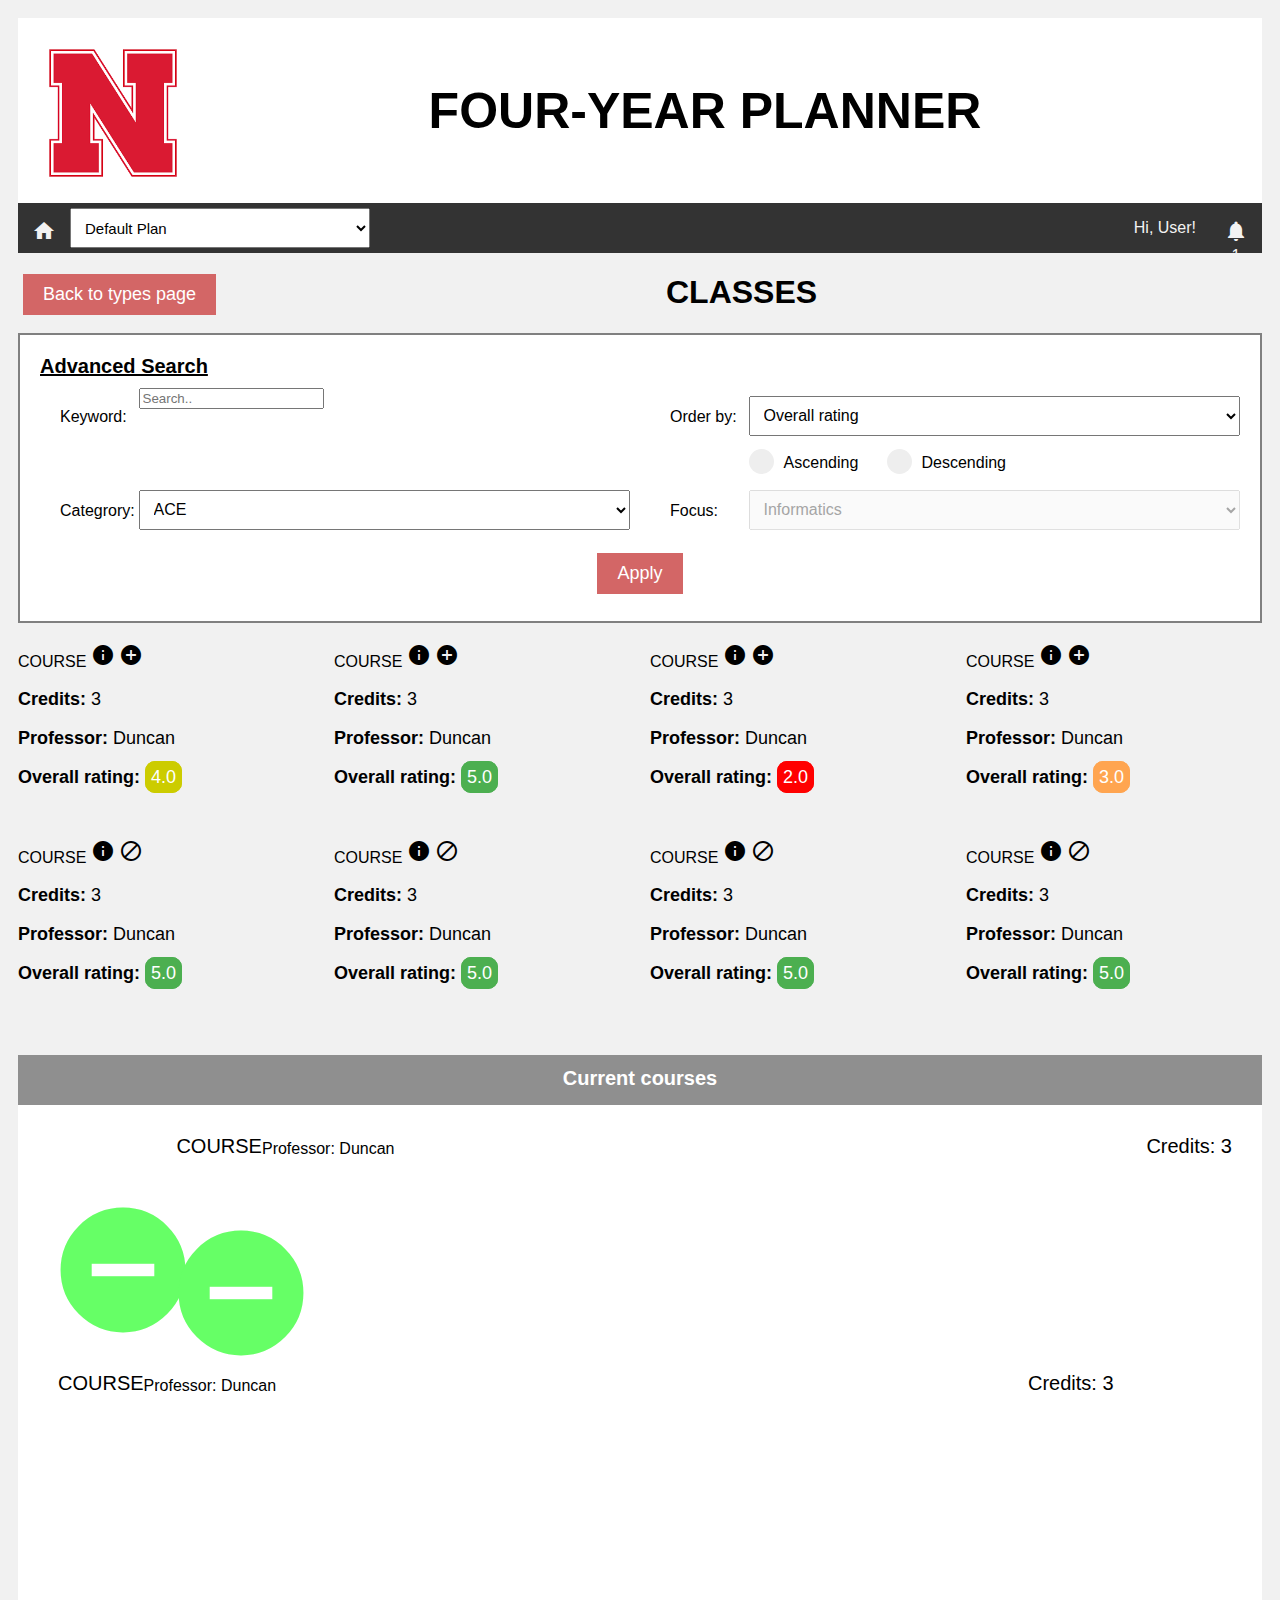
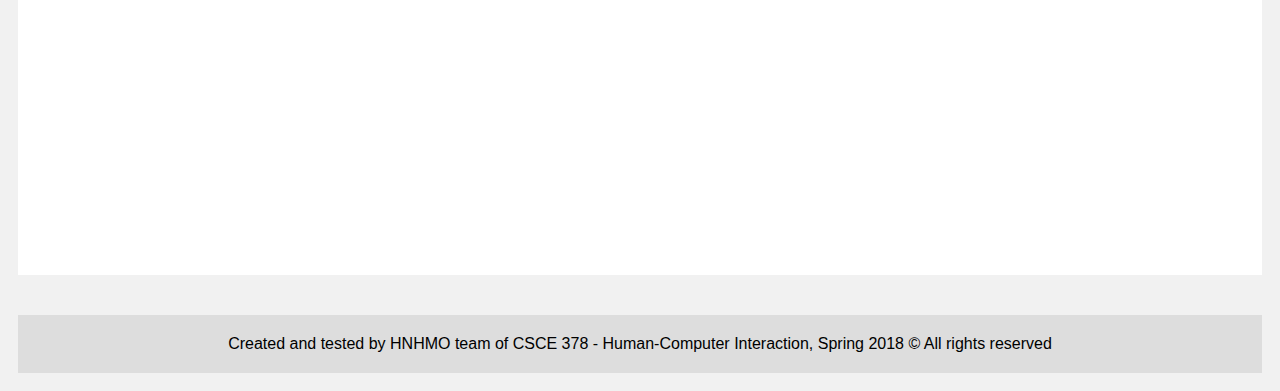
==== classes.html @ f9d01217 "uppercase" ====
<!DOCTYPE html>
<html>

<head>
	<meta name = "viewport" content = "width=device-width, initial-scale=1.0">
	<link rel = "stylesheet" type = "text/css" href = "style.css">
	<link rel="stylesheet" href="https://fonts.googleapis.com/icon?family=Material+Icons">
</head>

<body>
	<div class="header">
		<a href = "https://www.unl.edu">
			<img src = "images/unl-logo.png" alt = "UNL Logo">
		</a>
		<h1>FOUR-YEAR PLANNER</h1>
	</div>
	<div class="topnav">
		<a href="index.html"><i class = "material-icons">home</i></a>
		<select style = "padding-left: 10px">
			<option value = "Default Plan">Default Plan</option>
			<option value = "My Plan">My Plan</option>
		</select>
		<a href = "notification.html" style = "float: right">
			<i class = "material-icons">notifications</i>
			<div id = "notiBadge" class = "badge">1</div>
		</a>
		<a href="#" style="float:right">Hi, User!</a>
	</div>
	
	<div id = "infoModal" class = "modal">
		<div class = "modal-content" style = "width:calc(30% + 50px);">
			<div class = "modal-header" style = "text-align:center;">
				<span class = "close">&times;</span>
				<h2>CLASS INFO</h2>
			</div>
			<div class = "modal-body">
				<div class = "row" style = "padding:10px 20px 0 20px;width:100%">
					<h1 style = "float:left">COURSE</h1>
					<h2 style = "padding-top:7.5px;float:right">Overall rating: 
						<span style = "border:1px solid #4CAF50;padding:5px;border-radius:10px;background-color:#4CAF50;color:white;">
							5.0
						</span>
					</h2>
				</div>
				<div class = "row" style = "padding:10px 20px 10px 20px;width:100%">
					<div class = "leftcolumn" style = "width: 20%;">
						<strong>DESCRIPTION:</strong>
					</div>
					<div class = "rightcolumn" style = "background-color:rgba(0,0,0,0);width: 80%;">
						<div class = "leftcolumn" style = "width:80%;padding-left:10px;">
							Required course designed to help HNHMO team test their computer prototype in CSCE 378 - Human-Computer Interaction, Spring 2018.
						</div>
						<div class = "rightcolumn" style = "padding:10px 0 5px 0;background-color:rgba(0,0,0,0);width:20%;outline:2px solid gray;">
							<div style = "width:100%;text-align:center;"><strong>Credits</strong></div>
							<div style = "width:100%;text-align:center;font-size:40px;"><strong>3</strong></div>
						</div>
					</div>
				</div>
				<div class = "row" style = "padding:10px 20px 10px 20px;width:100%">
					<div style = "float:left;padding-right:10px;"><strong>PREREQUISITE:</strong></div>
					<span style = "border:1px solid #4CAF50;padding:5px;margin-right:10px;border-radius:10px;background-color:#4CAF50;color:white;">
						COURSE 1
					</span>
					<span style = "border:1px solid #4CAF50;padding:5px;margin-right:10px;border-radius:10px;background-color:#4CAF50;color:white;">
						COURSE 2
					</span>
					<span style = "border:1px solid #d36666;padding:5px;margin-right:10px;border-radius:10px;background-color:#d36666;color:white;">
						COURSE 3
					</span>
				</div>
				<div class = "row" style = "padding:10px 20px 10px 20px;width:100%">
					<strong>PROFESSOR: </strong>Brittany A. Duncan 
					<span style = "border:1px solid #4CAF50;padding:5px;border-radius:10px;background-color:#4CAF50;color:white;">
						5.0
					</span>
				</div>
				<div class = "row" style = "padding:10px 20px 10px 20px;width:100%">
					<strong>DIFFICULTY: </strong>
					<span style = "border:1px solid #d36666;padding:5px;border-radius:10px;background-color:#d36666;color:white;">
						5.0
					</span>
					<div style = "float:right;padding-left:5px;">
						Give us constructive feedbacks!
					</div>
					<div style = "text-decoration:underline;float:right;">
						<i>Tip: </i>
					</div>
				</div>
				<div class = "row" style = "padding:10px 20px 30px 20px;width:100%">
					<strong>RECOMMENDED BY: </strong>
					<span style = "border:1px solid #8f8f8f;padding:5px;margin-right:5px;border-radius:10px;background-color:#8f8f8f;color:white;">
						10 
					</span>
					Professors and
					<span style = "border:1px solid #8f8f8f;padding:5px;margin-right:5px;border-radius:10px;background-color:#8f8f8f;color:white;">
						99
					</span>
					Students
				</div>
			</div>
		</div>
	</div>
	
	<div class="row">
		<div class = "leftcolumn-type">
			<div class = "home-bar" style = "text-align: center">
				<a href = "types.html" class = "home-button" style = "font-size:18px;">Back to types page</a>
				<h1>CLASSES</h1>
			</div>
			<div style = "width:100%;border:2px solid gray;background-color:white;height:290px;margin-bottom:20px;">
				<div style = "width:100%;padding:20px 0 10px 20px;font-size:20px;text-decoration:underline;font-weight:bold">
					Advanced Search
				</div>
				<div class = "row" style = "padding:0 20px 5px 20px;">
					<div class = "leftcolumn">
						<div class = "leftcolumn" style = "padding:20px 0 0 20px;width:15%">
							Keyword:
						</div>
						<div class = "rightcolumn" style = "background-color:rgba(0,0,0,0);width:85%">
							<input class = "inputText" type = "text" placeholder = "Search.."></input>
						</div>
					</div>
					<div class = "rightcolumn" style = "background-color:rgba(0,0,0,0);">
						<div class = "leftcolumn" style = "padding:20px 0 0 20px;width:15%">
							Order by:
						</div>
						<div class = "rightcolumn" style = "background-color:rgba(0,0,0,0);width:85%">
							<select style = "padding-left: 10px;height: 40px;width: 100%;font-size:16px;margin:8px 0;">
								<option value = "Overall rating">Overall rating</option>
								<option value = "Professors' recommendation">Professors' recommendation</option>
								<option value = "Previous students' recommendation">Previous students' recommendation</option>
							</select>
						</div>
					</div>				
				</div>
				<div class = "row" style = "padding:0 20px 10px 20px;">
					<div class = "leftcolumn">
						<div style = "width:100%">
							&nbsp
						</div>
					</div>
					<div class = "rightcolumn" style = "background-color:rgba(0,0,0,0);">
						<div class = "leftcolumn" style = "width:35%">
							<label class = "radio-container" style = "margin:0 0 0 40%">
								<div style = "padding-top: 5px;width: 100px;text-align:left;">Ascending</div>
								<input type = "radio" name = "radio">
								<span class = "checkmark"></span>
							</label>
						</div>
						<div class = "rightcolumn" style = "width:65%;background-color:rgba(0,0,0,0);">
							<label class = "radio-container" style = "margin:0">
								<div style = "padding-top: 5px;width: 100px;text-align:left;">Descending</div>
								<input type = "radio" name = "radio">
								<span class = "checkmark"></span>
							</label>
						</div>
					</div>				
				</div>
				<div class = "row" style = "padding:0 20px 5px 20px;">
					<div class = "leftcolumn">
						<div class = "leftcolumn" style = "padding:20px 0 0 20px;width:15%">
							Categrory:
						</div>
						<div class = "rightcolumn" style = "background-color:rgba(0,0,0,0);width:85%">
							<select id = "categrory" style = "padding-left: 10px;height: 40px;width: 100%;font-size:16px;margin:8px 0;" onchange = "unableFocus(this.value)">
								<option value = "ACE">ACE</option>
								<option value = "CDR">CDR</option>
								<option value = "CSCE">CSCE</option>
								<option value = "Electives">Electives</option>
								<option value = "MATH">MATH</option>
							</select>
						</div>
					</div>
					<div class = "rightcolumn" style = "background-color:rgba(0,0,0,0);">
						<div class = "leftcolumn" style = "padding:20px 0 0 20px;width:15%">
							Focus:
						</div>
						<div class = "rightcolumn" style = "background-color:rgba(0,0,0,0);width:85%">
							<select id = "focus" style = "padding-left: 10px;height: 40px;width: 100%;font-size:16px;margin:8px 0;" disabled = "disabled">
								<option value = "Informatics">Informatics</option>
								<option value = "Artificial Intelligence">Artificial Intelligence</option>
								<option value = "Networking and High-End Computing">Networking and High-End Computing</option>
								<option value = "Foundation">Foundation</option>
								<option value = "Software Engineer">Software Engineer</option>
							</select>
						</div>
					</div>				
				</div>
				<div style = "width:100%;text-align:center;">
					<button class = "home-button" style = "margin-top:10px;float:none;font-size:18px" onclick = "search()">Apply</button>
				</div>
			</div>
			<div class="row" id = "row1">
				<div id = "row11" class="leftcolumn leftgroup">
					<div class="row">
						<div id = "lcourse1" class="leftcolumn">
							<div class = "course-name-active">COURSE
								<a class="class-button">
									<i class="material-icons" onclick = "openInfo()">info</i>
									<i1 class="material-icons" onclick = "add()">add_circle</i1>
								</a>
							</div>
							<div class="type-active" style = "height:150px;padding-top:0px;" onclick = "openInfo()">
								<p style = "color:black;font-size:18px;"><strong>Credits:</strong> 3</p>
								<p style = "color:black;font-size:18px;"><strong>Professor:</strong> Duncan</p>
								<p style = "color:black;font-size:18px;"><strong>Overall rating:</strong> 
									<span style = "border:1px solid #cc0;padding:5px;border-radius:10px;background-color:#cc0;color:white;">
										4.0
									</span>
								</p>
							</div>
						</div>
						<div id = "lcourse2" class="rightcolumn">
							<div class = "course-name-active">COURSE
								<a class="class-button">
									<i class="material-icons" onclick = "openInfo()">info</i>
									<i1 class="material-icons" onclick = "add()">add_circle</i1>
								</a>
							</div>
							<div class="type-active" style = "height:150px;padding-top:0px;" onclick = "openInfo()">
								<p style = "color:black;font-size:18px;"><strong>Credits:</strong> 3</p>
								<p style = "color:black;font-size:18px;"><strong>Professor:</strong> Duncan</p>
								<p style = "color:black;font-size:18px;"><strong>Overall rating:</strong> 
									<span style = "border:1px solid #4CAF50;padding:5px;border-radius:10px;background-color:#4CAF50;color:white;">
										5.0
									</span>
								</p>
							</div>
						</div>
					</div>
				</div>
				<div id = "row12" class="rightcolumn rightgroup">
					<div class="row">
						<div id = "lcourse3" class="leftcolumn">
							<div class = "course-name-active">COURSE
								<a class="class-button">
									<i class="material-icons" onclick = "openInfo()">info</i>
									<i1 class="material-icons" onclick = "add()">add_circle</i1>
								</a>
							</div>
							<div class="type-active" style = "height:150px;padding-top:0px;" onclick = "openInfo()">
								<p style = "color:black;font-size:18px;"><strong>Credits:</strong> 3</p>
								<p style = "color:black;font-size:18px;"><strong>Professor:</strong> Duncan</p>
								<p style = "color:black;font-size:18px;"><strong>Overall rating:</strong> 
									<span style = "border:1px solid red;padding:5px;border-radius:10px;background-color:red;color:white;">
										2.0
									</span>
								</p>
							</div>
						</div>
						<div id = "lcourse4" class="rightcolumn">
							<div class = "course-name-active">COURSE
								<a class="class-button">
									<i class="material-icons" onclick = "openInfo()">info</i>
									<i1 class="material-icons" onclick = "add()">add_circle</i1>
								</a>
							</div>
							<div class="type-active" style = "height:150px;padding-top:0px;" onclick = "openInfo()">
								<p style = "color:black;font-size:18px;"><strong>Credits:</strong> 3</p>
								<p style = "color:black;font-size:18px;"><strong>Professor:</strong> Duncan</p>
								<p style = "color:black;font-size:18px;"><strong>Overall rating:</strong> 
									<span style = "border:1px solid #ffa550;padding:5px;border-radius:10px;background-color:#ffa550;color:white;">
										3.0
									</span>
								</p>
							</div>
						</div>
					</div>
				</div>
			</div>
			<div class="row" id = "row1t" style = "display:none">
				<div id = "row11" class="leftcolumn leftgroup">
					<div class="row">
						<div id = "rcourse1" class="leftcolumn">
							<div class = "course-name-active">COURSE
								<a class="class-button">
									<i class="material-icons" onclick = "openInfo()">info</i>
									<i1 class="material-icons" onclick = "add()">add_circle</i1>
								</a>
							</div>
							<div class="type-active" style = "height:150px;padding-top:0px;" onclick = "openInfo()">
								<p style = "color:black;font-size:18px;"><strong>Credits:</strong> 3</p>
								<p style = "color:black;font-size:18px;"><strong>Professor:</strong> Duncan</p>
								<p style = "color:black;font-size:18px;"><strong>Overall rating:</strong> 
									<span style = "border:1px solid #4CAF50;padding:5px;border-radius:10px;background-color:#4CAF50;color:white;">
										5.0
									</span>
								</p>
							</div>
						</div>
						<div id = "rcourse2" class="rightcolumn">
							<div class = "course-name-active">COURSE
								<a class="class-button">
									<i class="material-icons" onclick = "openInfo()">info</i>
									<i1 class="material-icons" onclick = "add()">add_circle</i1>
								</a>
							</div>
							<div class="type-active" style = "height:150px;padding-top:0px;" onclick = "openInfo()">
								<p style = "color:black;font-size:18px;"><strong>Credits:</strong> 3</p>
								<p style = "color:black;font-size:18px;"><strong>Professor:</strong> Duncan</p>
								<p style = "color:black;font-size:18px;"><strong>Overall rating:</strong> 
									<span style = "border:1px solid #cc0;padding:5px;border-radius:10px;background-color:#cc0;color:white;">
										4.0
									</span>
								</p>
							</div>
						</div>
					</div>
				</div>
				<div id = "row12" class="rightcolumn rightgroup">
					<div class="row">
						<div id = "rcourse3" class="leftcolumn">
							<div class = "course-name-active">COURSE
								<a class="class-button">
									<i class="material-icons" onclick = "openInfo()">info</i>
									<i1 class="material-icons" onclick = "add()">add_circle</i1>
								</a>
							</div>
							<div class="type-active" style = "height:150px;padding-top:0px;" onclick = "openInfo()">
								<p style = "color:black;font-size:18px;"><strong>Credits:</strong> 3</p>
								<p style = "color:black;font-size:18px;"><strong>Professor:</strong> Duncan</p>
								<p style = "color:black;font-size:18px;"><strong>Overall rating:</strong> 
									<span style = "border:1px solid #ffa550;padding:5px;border-radius:10px;background-color:#ffa550;color:white;">
										3.0
									</span>
								</p>
							</div>
						</div>
						<div id = "rcourse4" class="rightcolumn">
							<div class = "course-name-active">COURSE
								<a class="class-button">
									<i class="material-icons" onclick = "openInfo()">info</i>
									<i1 class="material-icons" onclick = "add()">add_circle</i1>
								</a>
							</div>
							<div class="type-active" style = "height:150px;padding-top:0px;" onclick = "openInfo()">
								<p style = "color:black;font-size:18px;"><strong>Credits:</strong> 3</p>
								<p style = "color:black;font-size:18px;"><strong>Professor:</strong> Duncan</p>
								<p style = "color:black;font-size:18px;"><strong>Overall rating:</strong> 
									<span style = "border:1px solid red;padding:5px;border-radius:10px;background-color:red;color:white;">
										2.0
									</span>
								</p>
							</div>
						</div>
					</div>
				</div>
			</div>
			<div class="row" id = "row2">
				<div id = "row21" class="leftcolumn leftgroup">
					<div class="row">
						<div id = "lcourse5" class="leftcolumn">
							<div class = "course-name">COURSE
								<a class="class-button">
									<i class="material-icons" onclick = "openInfo()">info</i>
									<i2 class="material-icons">block</i2>
								</a>
							</div>
							<div class="type" style = "height:150px;padding-top:0px;" onclick = "openInfo()">
								<p style = "color:black;font-size:18px;"><strong>Credits:</strong> 3</p>
								<p style = "color:black;font-size:18px;"><strong>Professor:</strong> Duncan</p>
								<p style = "color:black;font-size:18px;"><strong>Overall rating:</strong> 
									<span style = "border:1px solid #4CAF50;padding:5px;border-radius:10px;background-color:#4CAF50;color:white;">
										5.0
									</span>
								</p>
							</div>
						</div>
						<div id = "lcourse6" class="rightcolumn">	
							<div class = "course-name">COURSE
								<a class="class-button">
									<i class="material-icons" onclick = "openInfo()">info</i>
									<i2 class="material-icons">block</i2>
								</a>
							</div>
							<div class="type" style = "height:150px;padding-top:0px;" onclick = "openInfo()">
								<p style = "color:black;font-size:18px;"><strong>Credits:</strong> 3</p>
								<p style = "color:black;font-size:18px;"><strong>Professor:</strong> Duncan</p>
								<p style = "color:black;font-size:18px;"><strong>Overall rating:</strong> 
									<span style = "border:1px solid #4CAF50;padding:5px;border-radius:10px;background-color:#4CAF50;color:white;">
										5.0
									</span>
								</p>
							</div>
						</div>
					</div>
				</div>
				<div id = "row22" class="rightcolumn rightgroup">
					<div class="row">
						<div id = "lcourse7" class="leftcolumn">
							<div class = "course-name">COURSE
								<a class="class-button">
									<i class="material-icons" onclick = "openInfo()">info</i>
									<i2 class="material-icons">block</i2>
								</a>
							</div>
							<div class="type" style = "height:150px;padding-top:0px;" onclick = "openInfo()">
								<p style = "color:black;font-size:18px;"><strong>Credits:</strong> 3</p>
								<p style = "color:black;font-size:18px;"><strong>Professor:</strong> Duncan</p>
								<p style = "color:black;font-size:18px;"><strong>Overall rating:</strong> 
									<span style = "border:1px solid #4CAF50;padding:5px;border-radius:10px;background-color:#4CAF50;color:white;">
										5.0
									</span>
								</p>
							</div>
						</div>
						<div id = "lcourse8" class="rightcolumn">
							<div class = "course-name">COURSE
								<a class="class-button">
									<i class="material-icons" onclick = "openInfo()">info</i>
									<i2 class="material-icons">block</i2>
								</a>
							</div>
							<div class="type" style = "height:150px;padding-top:0px;" onclick = "openInfo()">
								<p style = "color:black;font-size:18px;"><strong>Credits:</strong> 3</p>
								<p style = "color:black;font-size:18px;"><strong>Professor:</strong> Duncan</p>
								<p style = "color:black;font-size:18px;"><strong>Overall rating:</strong> 
									<span style = "border:1px solid #4CAF50;padding:5px;border-radius:10px;background-color:#4CAF50;color:white;">
										5.0
									</span>
								</p>
							</div>
						</div>
					</div>
				</div>
			</div>
		</div>
		<div class = "rightcolumn-type">
			<div id = "form-content" class = "semester-name" style = "margin-top:20px;">Current courses</div>
			<div class = "semester" style = "min-height:500px;height:770px;">
				<div id = "course1" class = "courses" style = "padding:10px;text-align:left;">
					<div class = "leftcolumn" style = "width:10%">
						<div class = "deleteBtn" style = "width:100%;height:100%;" onclick = "remove(1)">
 							<i class = "material-icons">remove_circle</i>
 						</div>
					</div>
					<div class = "rightcolumn" style = "width:90%;background:rgba(0,0,0,0);">
						<div class = "firstRow" style = "font-size:20px;">
							<div style = "float:left">COURSE</div>
							<div style = "float:right">Credits: 3</div>
						</div>
						<div style = "padding-top: 5px;">Professor: Duncan</div>					
					</div>
				</div>
				<div id = "course2" class = "courses" style = "padding:10px;text-align:left;">
					<div class = "leftcolumn" style = "width:10%">
						<div class = "deleteBtn" style = "width:100%;height:100%;" onclick = "remove(2)">
 							<i class = "material-icons">remove_circle</i>
 						</div>
					</div>
					<div class = "rightcolumn" style = "width:90%;background:rgba(0,0,0,0);">
						<div class = "firstRow" style = "font-size:20px;">
							<div style = "float:left">COURSE</div>
							<div style = "float:right">Credits: 3</div>
						</div>
						<div style = "padding-top: 5px;">Professor: Duncan</div>					
					</div>
				</div>
				<div id = "course3" class = "courses" style = "padding:10px;text-align:left;display:none">
					<div class = "leftcolumn" style = "width:10%">
						<div class = "deleteBtn" style = "width:100%;height:100%;" onclick = "remove(3)">
 							<i class = "material-icons">remove_circle</i>
 						</div>
					</div>
					<div class = "rightcolumn" style = "width:90%;background:rgba(0,0,0,0);">
						<div class = "firstRow" style = "font-size:20px;">
							<div style = "float:left">COURSE</div>
							<div style = "float:right">Credits: 3</div>
						</div>
						<div style = "padding-top: 5px;">Professor: Duncan</div>					
					</div>
				</div>
				<div id = "course4" class = "courses" style = "padding:10px;text-align:left;display:none">
					<div class = "leftcolumn" style = "width:10%">
						<div class = "deleteBtn" style = "width:100%;height:100%;" onclick = "remove(4)">
 							<i class = "material-icons">remove_circle</i>
 						</div>
					</div>
					<div class = "rightcolumn" style = "width:90%;background:rgba(0,0,0,0);">
						<div class = "firstRow" style = "font-size:20px;">
							<div style = "float:left">COURSE</div>
							<div style = "float:right">Credits: 3</div>
						</div>
						<div style = "padding-top: 5px;">Professor: Duncan</div>					
					</div>
				</div>
				<div id = "course5" class = "courses" style = "padding:10px;text-align:left;display:none">
					<div class = "leftcolumn" style = "width:10%">
						<div class = "deleteBtn" style = "width:100%;height:100%;" onclick = "remove(5)">
 							<i class = "material-icons">remove_circle</i>
 						</div>
					</div>
					<div class = "rightcolumn" style = "width:90%;background:rgba(0,0,0,0);">
						<div class = "firstRow" style = "font-size:20px;">
							<div style = "float:left">COURSE</div>
							<div style = "float:right">Credits: 3</div>
						</div>
						<div style = "padding-top: 5px;">Professor: Duncan</div>					
					</div>
				</div>
				<div id = "course6" class = "courses" style = "padding:10px;text-align:left;display:none">
					<div class = "leftcolumn" style = "width:10%">
						<div class = "deleteBtn" style = "width:100%;height:100%;" onclick = "remove(6)">
 							<i class = "material-icons">remove_circle</i>
 						</div>
					</div>
					<div class = "rightcolumn" style = "width:90%;background:rgba(0,0,0,0);">
						<div class = "firstRow" style = "font-size:20px;">
							<div style = "float:left">COURSE</div>
							<div style = "float:right">Credits: 3</div>
						</div>
						<div style = "padding-top: 5px;">Professor: Duncan</div>					
					</div>
				</div>
			</div>
		</div>	
	</div>
	
	<div class="footer">
		Created and tested by HNHMO team of CSCE 378 - Human-Computer Interaction, Spring 2018 &copy All rights reserved
	</div>
	<script>
		function remove(a) {
			var course = "course" + a;
			var crsRemove = document.getElementById(course);
			crsRemove.style.display = "none";
			for(var i = 1; i <= 4; i++) {
				var row1 = document.getElementById('row1');
				var lcourse;
				if (row1.style.display == "none") {
					lcourse = document.getElementById("rcourse" + i);
				}
				else {
					lcourse = document.getElementById("lcourse" + i);
				}
				if (lcourse.style.display == "none") {
					lcourse.style.display = "block";
					break;
				}
			}
		}
		function unableFocus(cat) {
			if (cat != "CSCE") return;
			var focus = document.getElementById("focus");
			var categrory = document.getElementById("categrory");
			focus.removeAttribute("disabled");
		}
		var modal = document.getElementById('infoModal');
		var span = document.getElementsByClassName("close")[0];
		function add() {
			for(var i = 4; i >= 1; i--) {
				var row1 = document.getElementById('row1');
				var course4;
				if (row1.style.display == "none") {
					course4 = document.getElementById("rcourse" + i);
				}
				else {
					course4 = document.getElementById("lcourse" + i);
				}
				if (course4.style.display != "none") {
					course4.style.display = "none";
					var course3 = document.getElementById("course" + (i + 2));
					course3.style.display = "block";
					break;
				}
			}
		}
		function search() {
			var row1 = document.getElementById('row1');
			var row1t = document.getElementById('row1t');
			row1.style.display = "none";
			row1t.style.display = "block";
		}
		function openInfo() {
			modal.style.display = "block";
		}
		span.onclick = function() {
			modal.style.display = "none";
		}
		window.onclick = function(event) {
			if (event.target == modal) {
				modal.style.display = "none";
			}
		}
	</script>
</body>

</html>
---- style.css ----
* {
	box-sizing: border-box;
}

body {
	font-family: Arial;
	padding: 10px;
	background: #f1f1f1;
}

/* Header/Blog Title */
.header {
	padding: 30px;
	text-align: center;
	background: white;
}

.header h1 {
	display: inline-block;
	float: center;
	font-size: 50px;
}

.header a img {
	display: block;
	float: left;
	width: 130px;
	height: auto;
}

.home-bar {
	margin-top: 10px;
	width: 100%;
}

.home-bar:after {
	content: "";
	display: table;
	clear: both;
}

/* Style the top navigation bar */
.topnav {
	overflow: hidden;
	background-color: #333;
}

/* Style the topnav links */
.topnav a {
	float: left;
	display: block;
	color: #f2f2f2;
	text-align: center;
	padding: 16px 14px;
	height: 50px;
	text-decoration: none;
}

/* Change color on hover */
.topnav a:hover {
	background-color: #c12525;
}

.topnav select {
	display: block;
	height: 40px;
	width: 300px;
	font-size: 15px;
	margin: 5px 0;
	float: left;
}

/* Create two unequal columns that floats next to each other */
/* Left column */
.row {
	margin: 0;
}

.leftcolumn {   
	float: left;
	width: 50%;
	padding-right: 10px;
}

/* Right column */
.rightcolumn {
	float: left;
	width: 50%;
	background-color: #f1f1f1;
	padding-left: 10px;
}

.semester {
	background-color: white;
	padding: 20px;
	margin-bottom: 20px;
	text-align: center;
	height: 300px;
}

.semester-name {
	width: 100%;
	height: 50px;
	padding: 12px;
	font-size: 20px;
	color: #fff;
	font-weight: bold;
	text-align: center;
	background-color: #8f8f8f;
}

.semester i {
	font-size: 150px;
	color: #66ff66;
	padding-top: 60px;
}

.semester i:hover {
	color: green;
}

/* Clear floats after the columns */
.row:after {
	content: "";
	display: table;
	clear: both;
}

/* Footer */
.footer {
	padding: 20px;
	text-align: center;
    background: #ddd;
    margin-top: 20px;
}

.buttongroup { 
	margin: 0;
	float: right;
	display: inline-block;
}

.home-button {
	background-color: #d36666;
	border: none;
	color: white;
	padding: 10px 20px;
	text-align: center;
	text-decoration: none;
	display: inline-block;
	margin: 0 5px;
	cursor: pointer;
	float: left;
}

.home-button:hover {
	background-color: #c12525;
}

.modal {
	display: none;
	position: fixed;
	z-index: 1;
	padding-top: 100px;
	left: 0;
	top: 0;
	width: 100%;
	height: 100%;
	overflow: auto;
	background-color: rgb(0,0,0);
	background-color: rgba(0,0,0,0.4);
}

.modal-content {
	position: relative;
	background-color: #fefefe;
	margin: auto;
	padding: 0;
	border: 1px solid #888;
	width: calc(20% + 50px);
	box-shadow: 0 4px 8px 0 rgba(0,0,0,0.2),0 6px 20px 0 rgba(0,0,0,0.19);
	-webkit-animation-name: animatetop;
	-webkit-animation-duration: 0.4s;
	animation-name: animatetop;
	animation-duration: 0.4s;
}

@-webkit-keyframes animatetop {
	from {top: -300px; opacity: 0}
	to {top: 0; opacity: 1}
}

@keyframes animatetop {
	from {top: -300px; opacity: 0}
	to {top: 0; opacity: 1}
}

.close {
	color: white;
	float: right;
	font-size: 28px;
	font-weight: bold;
}

.close:hover, .close:focus {
	color: #000;
	text-decoration: none;
	cursor: pointer;
}

.modal-header {
	padding: 2px 16px;
	background-color: #4b4b4b;
	color: white;
}

.modal-button {
	background-color: #8f8f8f;
	border: none;
	color: white;
	padding: 10px 20px;
	text-align: center;
	text-decoration: none;
	display: inline-block;
	margin: 0 5px;
	cursor: pointer;
	float: left;
	font-size: 16px;
	height: 40px;
}

.modal-button:hover {
	background-color: #4b4b4b;
}

.modal-body {
	padding: 2px 16px;
}

.modal-footer {
	padding: 2px 16px;
	background-color: #5cb85c;
	color: white;
}

.radio-container {
	display: block;
	position: relative;
	padding-left: 55px;
	margin: 17px 0;
	cursor: pointer;
	font-size: 16px;
	-webkit-user-select: none;
	-moz-user-select: none;
	-ms-user-select: none;
	user-select: none;
}

.radio-container:after {
	content: "";
	display: table;
	clear: both;
}

.modal-body select {
	font-size: 15px;
	width: 100%;
	height: 40px;
	margin-top: 10px;
	padding-left: 10px;
}

.modal-body input[type=text] {
	font-size: 15px;
	width: 100%;
	height: 40px;
	margin-top: 10px;
	padding-left: 10px;
}

.radio-container input {
	position: absolute;
	opacity: 0;
	cursor: pointer;
}

.checkmark {
	position: absolute;
	top: 0;
	left: 20px;
	height: 25px;
	width: 25px;
	background-color: #eee;
	border-radius: 50%;
}

.radio-container:hover input ~ .checkmark {
	background-color: #ccc;
}

.radio-container input:checked ~ .checkmark {
	background-color: #2196F3;
}

.checkmark:after {
	content: "";
	position: absolute;
	display: none;
}

.radio-container input:checked ~ .checkmark:after {
	display: block;
}

.radio-container .checkmark:after {
	top: 9px;
	left: 9px;
	width: 8px;
	height: 8px;
	border-radius: 50%;
	background: white;
}

/* Responsive layout - when the screen is less than 1200px wide, make the two columns stack on top of each other instead of next to each other */
@media (max-width: 1200px) {
	.leftgroup, .rightgroup {   
	    width: 100%;
		padding: 0;
    }
}

@media (max-width: 700px) {
	.leftcolumn, .rightcolumn {
		width: 100%;
		padding: 0;
	}
	.semester {
		padding: 10px;
	}
	.header a img {
		width: 30%;
		margin: 0 35%;
	}
	.buttongroup {
		float: none;
		width: 100%;
	}
}

/* Responsive layout - when the screen is less than 400px wide, make the navigation links stack on top of each other instead of next to each other */
@media (max-width: 400px) {
	.topnav a {
        float: none;
	    width: 100%;
		border-bottom: 1px solid #bbb;
	}
	.topnav a:last-child {
		border-bottom: none;
	}
	.topnav select {
		float: none;
		width: 100%;
		margin: 0;
	}
	.header h1 {
		font-size: 10vw;
	}
}
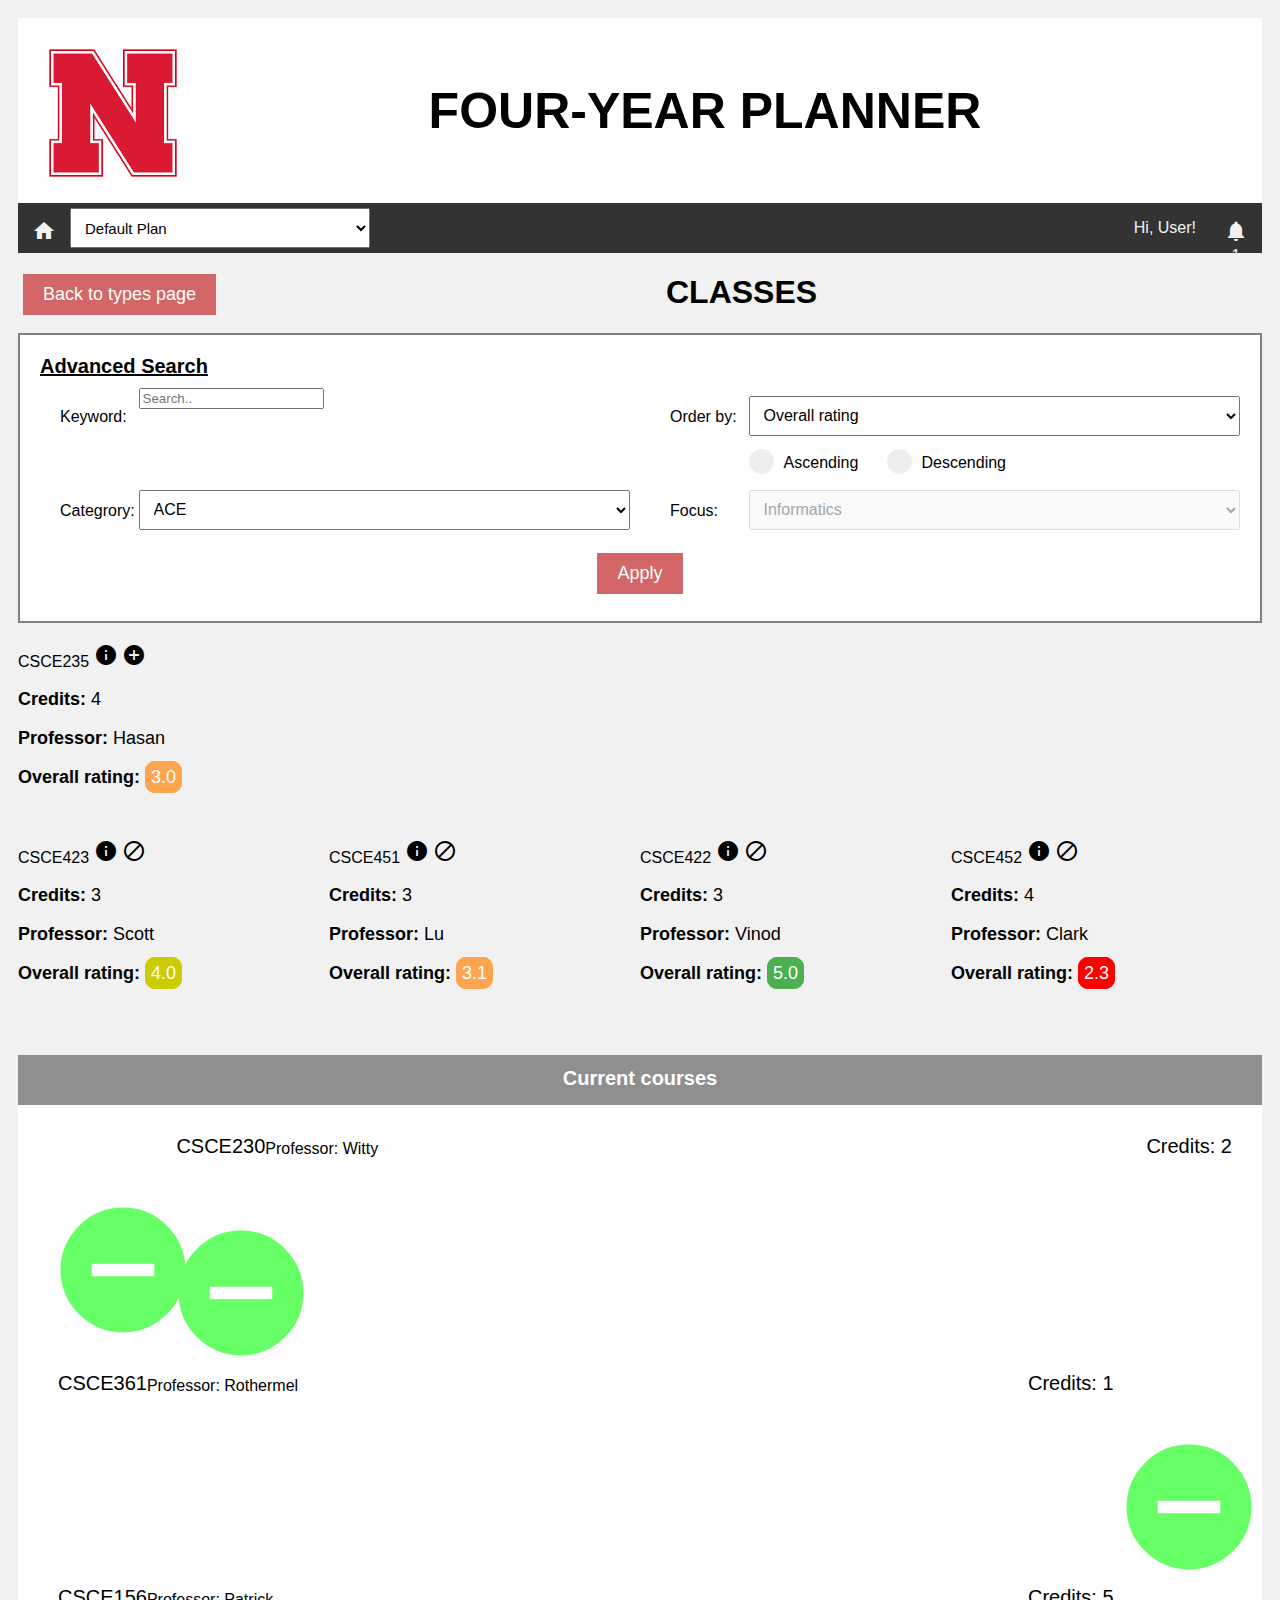
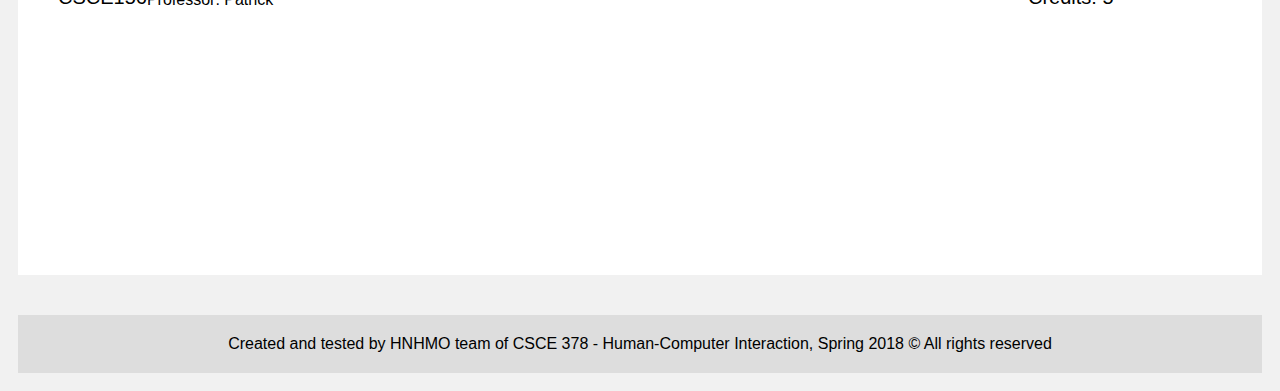
==== commit 55888cad: "persistent classes functioning on class w/ bugs" ====
--- a/classes.html
+++ b/classes.html
@@ -5,6 +5,9 @@
 	<meta name = "viewport" content = "width=device-width, initial-scale=1.0">
 	<link rel = "stylesheet" type = "text/css" href = "style.css">
 	<link rel="stylesheet" href="https://fonts.googleapis.com/icon?family=Material+Icons">
+	<script src="https://ajax.googleapis.com/ajax/libs/jquery/3.3.1/jquery.min.js"></script>
+	<script src="courses.js"></script>
+	<script src="current-courses-bar.js"></script>
 </head>
 
 <body>
@@ -35,8 +38,8 @@
 			</div>
 			<div class = "modal-body">
 				<div class = "row" style = "padding:10px 20px 0 20px;width:100%">
-					<h1 style = "float:left">COURSE</h1>
-					<h2 style = "padding-top:7.5px;float:right">Overall rating: 
+					<h1 id = "modalCourse" style = "float:left">COURSE</h1>
+					<h2 style = "padding-top:7.5px;float:right" id = "modalRating">Overall rating: 
 						<span style = "border:1px solid #4CAF50;padding:5px;border-radius:10px;background-color:#4CAF50;color:white;">
 							5.0
 						</span>
@@ -52,7 +55,7 @@
 						</div>
 						<div class = "rightcolumn" style = "padding:10px 0 5px 0;background-color:rgba(0,0,0,0);width:20%;outline:2px solid gray;">
 							<div style = "width:100%;text-align:center;"><strong>Credits</strong></div>
-							<div style = "width:100%;text-align:center;font-size:40px;"><strong>3</strong></div>
+							<div style = "width:100%;text-align:center;font-size:40px;"><strong id = "modalCredits">3</strong></div>
 						</div>
 					</div>
 				</div>
@@ -69,7 +72,7 @@
 					</span>
 				</div>
 				<div class = "row" style = "padding:10px 20px 10px 20px;width:100%">
-					<strong>PROFESSOR: </strong>Brittany A. Duncan 
+					<strong>PROFESSOR: </strong><font id = "modalProf">Brittany A. Duncan</font>
 					<span style = "border:1px solid #4CAF50;padding:5px;border-radius:10px;background-color:#4CAF50;color:white;">
 						5.0
 					</span>
@@ -176,7 +179,7 @@
 							Focus:
 						</div>
 						<div class = "rightcolumn" style = "background-color:rgba(0,0,0,0);width:85%">
-							<select id = "focus" style = "padding-left: 10px;height: 40px;width: 100%;font-size:16px;margin:8px 0;" disabled = "disabled">
+							<select id = "focus" style = "padding-left: 10px;height: 40px;width: 100%;font-size:16px;margin:8px 0;" disabled = true>
 								<option value = "Informatics">Informatics</option>
 								<option value = "Artificial Intelligence">Artificial Intelligence</option>
 								<option value = "Networking and High-End Computing">Networking and High-End Computing</option>
@@ -191,244 +194,232 @@
 				</div>
 			</div>
 			<div class="row" id = "row1">
-				<div id = "row11" class="leftcolumn leftgroup">
-					<div class="row">
-						<div id = "lcourse1" class="leftcolumn">
-							<div class = "course-name-active">COURSE
-								<a class="class-button">
-									<i class="material-icons" onclick = "openInfo()">info</i>
-									<i1 class="material-icons" onclick = "add()">add_circle</i1>
-								</a>
-							</div>
-							<div class="type-active" style = "height:150px;padding-top:0px;" onclick = "openInfo()">
-								<p style = "color:black;font-size:18px;"><strong>Credits:</strong> 3</p>
-								<p style = "color:black;font-size:18px;"><strong>Professor:</strong> Duncan</p>
-								<p style = "color:black;font-size:18px;"><strong>Overall rating:</strong> 
-									<span style = "border:1px solid #cc0;padding:5px;border-radius:10px;background-color:#cc0;color:white;">
-										4.0
-									</span>
-								</p>
-							</div>
-						</div>
-						<div id = "lcourse2" class="rightcolumn">
-							<div class = "course-name-active">COURSE
-								<a class="class-button">
-									<i class="material-icons" onclick = "openInfo()">info</i>
-									<i1 class="material-icons" onclick = "add()">add_circle</i1>
-								</a>
-							</div>
-							<div class="type-active" style = "height:150px;padding-top:0px;" onclick = "openInfo()">
-								<p style = "color:black;font-size:18px;"><strong>Credits:</strong> 3</p>
-								<p style = "color:black;font-size:18px;"><strong>Professor:</strong> Duncan</p>
-								<p style = "color:black;font-size:18px;"><strong>Overall rating:</strong> 
-									<span style = "border:1px solid #4CAF50;padding:5px;border-radius:10px;background-color:#4CAF50;color:white;">
-										5.0
-									</span>
-								</p>
-							</div>
-						</div>
-					</div>
-				</div>
-				<div id = "row12" class="rightcolumn rightgroup">
-					<div class="row">
-						<div id = "lcourse3" class="leftcolumn">
-							<div class = "course-name-active">COURSE
-								<a class="class-button">
-									<i class="material-icons" onclick = "openInfo()">info</i>
-									<i1 class="material-icons" onclick = "add()">add_circle</i1>
-								</a>
-							</div>
-							<div class="type-active" style = "height:150px;padding-top:0px;" onclick = "openInfo()">
-								<p style = "color:black;font-size:18px;"><strong>Credits:</strong> 3</p>
-								<p style = "color:black;font-size:18px;"><strong>Professor:</strong> Duncan</p>
-								<p style = "color:black;font-size:18px;"><strong>Overall rating:</strong> 
-									<span style = "border:1px solid red;padding:5px;border-radius:10px;background-color:red;color:white;">
-										2.0
-									</span>
-								</p>
-							</div>
-						</div>
-						<div id = "lcourse4" class="rightcolumn">
-							<div class = "course-name-active">COURSE
-								<a class="class-button">
-									<i class="material-icons" onclick = "openInfo()">info</i>
-									<i1 class="material-icons" onclick = "add()">add_circle</i1>
-								</a>
-							</div>
-							<div class="type-active" style = "height:150px;padding-top:0px;" onclick = "openInfo()">
-								<p style = "color:black;font-size:18px;"><strong>Credits:</strong> 3</p>
-								<p style = "color:black;font-size:18px;"><strong>Professor:</strong> Duncan</p>
-								<p style = "color:black;font-size:18px;"><strong>Overall rating:</strong> 
-									<span style = "border:1px solid #ffa550;padding:5px;border-radius:10px;background-color:#ffa550;color:white;">
-										3.0
-									</span>
-								</p>
-							</div>
-						</div>
+				<div id = "lcourse1" style="float:left;padding-right:20px;width:25%">
+					<div class = "course-name-active">
+						<font>COURSE</font>
+						<a class="class-button">
+							<i class="material-icons" onclick = "openInfo('lcourse1')">info</i>
+							<i1 class="material-icons" onclick = "add('lcourse1'); addCartCourse(ids['lcourse1']);">add_circle</i1>
+						</a>
+					</div>
+					<div class="type-active" style = "height:150px;padding-top:0px;" onclick = "openInfo('lcourse1')">
+						<p style = "color:black;font-size:18px;"><strong>Credits:</strong> <font id = "lcourse1credits">3</font></p>
+						<p style = "color:black;font-size:18px;"><strong>Professor:</strong> <font id = "lcourse1prof">Duncan</font></p>
+						<p style = "color:black;font-size:18px;"><strong>Overall rating:</strong> 
+							<span style = "border:1px solid #cc0;padding:5px;border-radius:10px;background-color:#cc0;color:white;">
+								4.0
+							</span>
+						</p>
+					</div>
+				</div>
+				<div id = "lcourse2" style="float:left;padding-right:20px;width:25%">
+					<div class = "course-name-active">
+						<font>COURSE</font>
+						<a class="class-button">
+							<i class="material-icons" onclick = "openInfo('lcourse2')">info</i>
+							<i1 class="material-icons" onclick = "add('lcourse2'); addCartCourse(ids['lcourse2']);">add_circle</i1>
+						</a>
+					</div>
+					<div class="type-active" style = "height:150px;padding-top:0px;" onclick = "openInfo('lcourse2')">
+						<p style = "color:black;font-size:18px;"><strong>Credits:</strong> <font id = "lcourse2credits">3</font></p>
+						<p style = "color:black;font-size:18px;"><strong>Professor:</strong> <font id = "lcourse2prof">Duncan</font></p>
+						<p style = "color:black;font-size:18px;"><strong>Overall rating:</strong> 
+							<span style = "border:1px solid #4CAF50;padding:5px;border-radius:10px;background-color:#4CAF50;color:white;">
+								5.0
+							</span>
+						</p>
+					</div>
+				</div>
+				<div id = "lcourse3" style="float:left;padding-right:20px;width:25%">
+					<div class = "course-name-active">
+						<font>COURSE</font>
+						<a class="class-button">
+							<i class="material-icons" onclick = "openInfo('lcourse3')">info</i>
+							<i1 class="material-icons" onclick = "add('lcourse3'); addCartCourse(ids['lcourse3']);">add_circle</i1>
+						</a>
+					</div>
+					<div class="type-active" style = "height:150px;padding-top:0px;" onclick = "openInfo('lcourse3')">
+						<p style = "color:black;font-size:18px;"><strong>Credits:</strong> <font id = "lcourse3credits">3</font></p>
+						<p style = "color:black;font-size:18px;"><strong>Professor:</strong> <font id = "lcourse3prof">Duncan</font></p>
+						<p style = "color:black;font-size:18px;"><strong>Overall rating:</strong> 
+							<span style = "border:1px solid red;padding:5px;border-radius:10px;background-color:red;color:white;">
+								2.0
+							</span>
+						</p>
+					</div>
+				</div>
+				<div id = "lcourse4" style="float:left;padding-right:20px;width:25%">
+					<div class = "course-name-active">
+						<font>COURSE</font>
+						<a class="class-button">
+							<i class="material-icons" onclick = "openInfo('lcourse4')">info</i>
+							<i1 class="material-icons" onclick = "add('lcourse4'); addCartCourse(ids['lcourse4']);">add_circle</i1>
+						</a>
+					</div>
+					<div class="type-active" style = "height:150px;padding-top:0px;" onclick = "openInfo('lcourse4')">
+						<p style = "color:black;font-size:18px;"><strong>Credits:</strong> <font id = "lcourse4credits">3</font></p>
+						<p style = "color:black;font-size:18px;"><strong>Professor:</strong> <font id = "lcourse4prof">Duncan</font></p>
+						<p style = "color:black;font-size:18px;"><strong>Overall rating:</strong> 
+							<span style = "border:1px solid #ffa550;padding:5px;border-radius:10px;background-color:#ffa550;color:white;">
+								3.0
+							</span>
+						</p>
 					</div>
 				</div>
 			</div>
 			<div class="row" id = "row1t" style = "display:none">
-				<div id = "row11" class="leftcolumn leftgroup">
-					<div class="row">
-						<div id = "rcourse1" class="leftcolumn">
-							<div class = "course-name-active">COURSE
-								<a class="class-button">
-									<i class="material-icons" onclick = "openInfo()">info</i>
-									<i1 class="material-icons" onclick = "add()">add_circle</i1>
-								</a>
-							</div>
-							<div class="type-active" style = "height:150px;padding-top:0px;" onclick = "openInfo()">
-								<p style = "color:black;font-size:18px;"><strong>Credits:</strong> 3</p>
-								<p style = "color:black;font-size:18px;"><strong>Professor:</strong> Duncan</p>
-								<p style = "color:black;font-size:18px;"><strong>Overall rating:</strong> 
-									<span style = "border:1px solid #4CAF50;padding:5px;border-radius:10px;background-color:#4CAF50;color:white;">
-										5.0
-									</span>
-								</p>
-							</div>
-						</div>
-						<div id = "rcourse2" class="rightcolumn">
-							<div class = "course-name-active">COURSE
-								<a class="class-button">
-									<i class="material-icons" onclick = "openInfo()">info</i>
-									<i1 class="material-icons" onclick = "add()">add_circle</i1>
-								</a>
-							</div>
-							<div class="type-active" style = "height:150px;padding-top:0px;" onclick = "openInfo()">
-								<p style = "color:black;font-size:18px;"><strong>Credits:</strong> 3</p>
-								<p style = "color:black;font-size:18px;"><strong>Professor:</strong> Duncan</p>
-								<p style = "color:black;font-size:18px;"><strong>Overall rating:</strong> 
-									<span style = "border:1px solid #cc0;padding:5px;border-radius:10px;background-color:#cc0;color:white;">
-										4.0
-									</span>
-								</p>
-							</div>
-						</div>
-					</div>
-				</div>
-				<div id = "row12" class="rightcolumn rightgroup">
-					<div class="row">
-						<div id = "rcourse3" class="leftcolumn">
-							<div class = "course-name-active">COURSE
-								<a class="class-button">
-									<i class="material-icons" onclick = "openInfo()">info</i>
-									<i1 class="material-icons" onclick = "add()">add_circle</i1>
-								</a>
-							</div>
-							<div class="type-active" style = "height:150px;padding-top:0px;" onclick = "openInfo()">
-								<p style = "color:black;font-size:18px;"><strong>Credits:</strong> 3</p>
-								<p style = "color:black;font-size:18px;"><strong>Professor:</strong> Duncan</p>
-								<p style = "color:black;font-size:18px;"><strong>Overall rating:</strong> 
-									<span style = "border:1px solid #ffa550;padding:5px;border-radius:10px;background-color:#ffa550;color:white;">
-										3.0
-									</span>
-								</p>
-							</div>
-						</div>
-						<div id = "rcourse4" class="rightcolumn">
-							<div class = "course-name-active">COURSE
-								<a class="class-button">
-									<i class="material-icons" onclick = "openInfo()">info</i>
-									<i1 class="material-icons" onclick = "add()">add_circle</i1>
-								</a>
-							</div>
-							<div class="type-active" style = "height:150px;padding-top:0px;" onclick = "openInfo()">
-								<p style = "color:black;font-size:18px;"><strong>Credits:</strong> 3</p>
-								<p style = "color:black;font-size:18px;"><strong>Professor:</strong> Duncan</p>
-								<p style = "color:black;font-size:18px;"><strong>Overall rating:</strong> 
-									<span style = "border:1px solid red;padding:5px;border-radius:10px;background-color:red;color:white;">
-										2.0
-									</span>
-								</p>
-							</div>
-						</div>
+				<div id = "rcourse1" style="float:left;padding-right:20px;width:25%">
+					<div class = "course-name-active">
+						<font>COURSE</font>
+						<a class="class-button">
+							<i class="material-icons" onclick = "openInfo('rcourse1')">info</i>
+							<i1 class="material-icons" onclick = "add('rcourse1')">add_circle</i1>
+						</a>
+					</div>
+					<div class="type-active" style = "height:150px;padding-top:0px;" onclick = "openInfo('rcourse1')">
+						<p style = "color:black;font-size:18px;"><strong>Credits:</strong> <font id = "rcourse1credits">3</font></p>
+						<p style = "color:black;font-size:18px;"><strong>Professor:</strong> <font id = "rcourse1prof">Duncan</font></p>
+						<p style = "color:black;font-size:18px;"><strong>Overall rating:</strong> 
+							<span style = "border:1px solid #4CAF50;padding:5px;border-radius:10px;background-color:#4CAF50;color:white;">
+								5.0
+							</span>
+						</p>
+					</div>
+				</div>
+				<div id = "rcourse2" style="float:left;padding-right:20px;width:25%">
+					<div class = "course-name-active">
+						<font>COURSE</font>
+						<a class="class-button">
+							<i class="material-icons" onclick = "openInfo('rcourse2')">info</i>
+							<i1 class="material-icons" onclick = "add('rcourse2')">add_circle</i1>
+						</a>
+					</div>
+					<div class="type-active" style = "height:150px;padding-top:0px;" onclick = "openInfo('rcourse2')">
+						<p style = "color:black;font-size:18px;"><strong>Credits:</strong> <font id = "rcourse2credits">3</font></p>
+						<p style = "color:black;font-size:18px;"><strong>Professor:</strong> <font id = "rcourse2prof">Duncan</font></p>
+						<p style = "color:black;font-size:18px;"><strong>Overall rating:</strong> 
+							<span style = "border:1px solid #cc0;padding:5px;border-radius:10px;background-color:#cc0;color:white;">
+								4.0
+							</span>
+						</p>
+					</div>
+				</div>
+				<div id = "rcourse3" style="float:left;padding-right:20px;width:25%">
+					<div class = "course-name-active">
+						<font>COURSE</font>
+						<a class="class-button">
+							<i class="material-icons" onclick = "openInfo('rcourse3')">info</i>
+							<i1 class="material-icons" onclick = "add('rcourse3')">add_circle</i1>
+						</a>
+					</div>
+					<div class="type-active" style = "height:150px;padding-top:0px;" onclick = "openInfo('rcourse3')">
+						<p style = "color:black;font-size:18px;"><strong>Credits:</strong> <font id = "rcourse3credits">3</font></p>
+						<p style = "color:black;font-size:18px;"><strong>Professor:</strong> <font id = "rcourse3prof">Duncan</font></p>
+						<p style = "color:black;font-size:18px;"><strong>Overall rating:</strong> 
+							<span style = "border:1px solid #ffa550;padding:5px;border-radius:10px;background-color:#ffa550;color:white;">
+								3.0
+							</span>
+						</p>
+					</div>
+				</div>
+				<div id = "rcourse4" style="float:left;padding-right:20px;width:25%">
+					<div class = "course-name-active">
+						<font>COURSE</font>
+						<a class="class-button">
+							<i class="material-icons" onclick = "openInfo('rcourse4')">info</i>
+							<i1 class="material-icons" onclick = "add('rcourse4')">add_circle</i1>
+						</a>
+					</div>
+					<div class="type-active" style = "height:150px;padding-top:0px;" onclick = "openInfo('rcourse4')">
+						<p style = "color:black;font-size:18px;"><strong>Credits:</strong> <font id = "rcourse4credits">3</font></p>
+						<p style = "color:black;font-size:18px;"><strong>Professor:</strong> <font id = "rcourse4prof">Duncan</font></p>
+						<p style = "color:black;font-size:18px;"><strong>Overall rating:</strong> 
+							<span style = "border:1px solid red;padding:5px;border-radius:10px;background-color:red;color:white;">
+								2.0
+							</span>
+						</p>
 					</div>
 				</div>
 			</div>
 			<div class="row" id = "row2">
-				<div id = "row21" class="leftcolumn leftgroup">
-					<div class="row">
-						<div id = "lcourse5" class="leftcolumn">
-							<div class = "course-name">COURSE
-								<a class="class-button">
-									<i class="material-icons" onclick = "openInfo()">info</i>
-									<i2 class="material-icons">block</i2>
-								</a>
-							</div>
-							<div class="type" style = "height:150px;padding-top:0px;" onclick = "openInfo()">
-								<p style = "color:black;font-size:18px;"><strong>Credits:</strong> 3</p>
-								<p style = "color:black;font-size:18px;"><strong>Professor:</strong> Duncan</p>
-								<p style = "color:black;font-size:18px;"><strong>Overall rating:</strong> 
-									<span style = "border:1px solid #4CAF50;padding:5px;border-radius:10px;background-color:#4CAF50;color:white;">
-										5.0
-									</span>
-								</p>
-							</div>
-						</div>
-						<div id = "lcourse6" class="rightcolumn">	
-							<div class = "course-name">COURSE
-								<a class="class-button">
-									<i class="material-icons" onclick = "openInfo()">info</i>
-									<i2 class="material-icons">block</i2>
-								</a>
-							</div>
-							<div class="type" style = "height:150px;padding-top:0px;" onclick = "openInfo()">
-								<p style = "color:black;font-size:18px;"><strong>Credits:</strong> 3</p>
-								<p style = "color:black;font-size:18px;"><strong>Professor:</strong> Duncan</p>
-								<p style = "color:black;font-size:18px;"><strong>Overall rating:</strong> 
-									<span style = "border:1px solid #4CAF50;padding:5px;border-radius:10px;background-color:#4CAF50;color:white;">
-										5.0
-									</span>
-								</p>
-							</div>
-						</div>
-					</div>
-				</div>
-				<div id = "row22" class="rightcolumn rightgroup">
-					<div class="row">
-						<div id = "lcourse7" class="leftcolumn">
-							<div class = "course-name">COURSE
-								<a class="class-button">
-									<i class="material-icons" onclick = "openInfo()">info</i>
-									<i2 class="material-icons">block</i2>
-								</a>
-							</div>
-							<div class="type" style = "height:150px;padding-top:0px;" onclick = "openInfo()">
-								<p style = "color:black;font-size:18px;"><strong>Credits:</strong> 3</p>
-								<p style = "color:black;font-size:18px;"><strong>Professor:</strong> Duncan</p>
-								<p style = "color:black;font-size:18px;"><strong>Overall rating:</strong> 
-									<span style = "border:1px solid #4CAF50;padding:5px;border-radius:10px;background-color:#4CAF50;color:white;">
-										5.0
-									</span>
-								</p>
-							</div>
-						</div>
-						<div id = "lcourse8" class="rightcolumn">
-							<div class = "course-name">COURSE
-								<a class="class-button">
-									<i class="material-icons" onclick = "openInfo()">info</i>
-									<i2 class="material-icons">block</i2>
-								</a>
-							</div>
-							<div class="type" style = "height:150px;padding-top:0px;" onclick = "openInfo()">
-								<p style = "color:black;font-size:18px;"><strong>Credits:</strong> 3</p>
-								<p style = "color:black;font-size:18px;"><strong>Professor:</strong> Duncan</p>
-								<p style = "color:black;font-size:18px;"><strong>Overall rating:</strong> 
-									<span style = "border:1px solid #4CAF50;padding:5px;border-radius:10px;background-color:#4CAF50;color:white;">
-										5.0
-									</span>
-								</p>
-							</div>
-						</div>
-					</div>
-				</div>
+				<div id = "lcourse5" style = "float:left;padding-right:20px;width:25%">
+					<div class = "course-name">
+						<font>COURSE</font>
+						<a class="class-button">
+							<i class="material-icons" onclick = "openInfo('lcourse5')">info</i>
+							<i2 class="material-icons">block</i2>
+						</a>
+					</div>
+					<div class="type" style = "height:150px;padding-top:0px;" onclick = "openInfo('lcourse5')">
+						<p style = "color:black;font-size:18px;"><strong>Credits:</strong> <font id = "lcourse5credits">3</font></p>
+						<p style = "color:black;font-size:18px;"><strong>Professor:</strong> <font id = "lcourse5prof">Duncan</font></p>
+						<p style = "color:black;font-size:18px;"><strong>Overall rating:</strong> 
+							<span style = "border:1px solid #4CAF50;padding:5px;border-radius:10px;background-color:#4CAF50;color:white;">
+								5.0
+							</span>
+						</p>
+					</div>
+				</div>
+				<div id = "lcourse6" style = "float:left;padding-right:20px;width:25%">
+					<div class = "course-name">
+						<font>COURSE</font>
+						<a class="class-button">
+							<i class="material-icons" onclick = "openInfo('lcourse6')">info</i>
+							<i2 class="material-icons">block</i2>
+						</a>
+					</div>
+					<div class="type" style = "height:150px;padding-top:0px;" onclick = "openInfo('lcourse6')">
+						<p style = "color:black;font-size:18px;"><strong>Credits:</strong> <font id = "lcourse6credits">3</font></p>
+						<p style = "color:black;font-size:18px;"><strong>Professor:</strong> <font id = "lcourse6prof">Duncan</font></p>
+						<p style = "color:black;font-size:18px;"><strong>Overall rating:</strong> 
+							<span style = "border:1px solid #4CAF50;padding:5px;border-radius:10px;background-color:#4CAF50;color:white;">
+								5.0
+							</span>
+						</p>
+					</div>
+				</div>
+				<div id = "lcourse7" style = "float:left;padding-right:20px;width:25%">
+					<div class = "course-name">
+						<font>COURSE</font>
+						<a class="class-button">
+							<i class="material-icons" onclick = "openInfo('lcourse7')">info</i>
+							<i2 class="material-icons">block</i2>
+						</a>
+					</div>
+					<div class="type" style = "height:150px;padding-top:0px;" onclick = "openInfo('lcourse7')">
+						<p style = "color:black;font-size:18px;"><strong>Credits:</strong> <font id = "lcourse7credits">3</font></p>
+						<p style = "color:black;font-size:18px;"><strong>Professor:</strong> <font id = "lcourse7prof">Duncan</font></p>
+						<p style = "color:black;font-size:18px;"><strong>Overall rating:</strong> 
+							<span style = "border:1px solid #4CAF50;padding:5px;border-radius:10px;background-color:#4CAF50;color:white;">
+								5.0
+							</span>
+						</p>
+					</div>
+				</div>
+				<div id = "lcourse8" style = "float:left;padding-right:20px;width:25%">
+					<div class = "course-name">
+						<font>COURSE</font>
+						<a class="class-button">
+							<i class="material-icons" onclick = "openInfo('lcourse8')">info</i>
+							<i2 class="material-icons">block</i2>
+						</a>
+					</div>
+					<div class="type" style = "height:150px;padding-top:0px;" onclick = "openInfo('lcourse8')">
+						<p style = "color:black;font-size:18px;"><strong>Credits:</strong> <font id = "lcourse8credits">3</font></p>
+						<p style = "color:black;font-size:18px;"><strong>Professor:</strong> <font id = "lcourse8prof">Duncan</font></p>
+						<p style = "color:black;font-size:18px;"><strong>Overall rating:</strong> 
+							<span style = "border:1px solid #4CAF50;padding:5px;border-radius:10px;background-color:#4CAF50;color:white;">
+								5.0
+							</span>
+						</p>
+					</div>
+				</div>			
 			</div>
 		</div>
 		<div class = "rightcolumn-type">
 			<div id = "form-content" class = "semester-name" style = "margin-top:20px;">Current courses</div>
 			<div class = "semester" style = "min-height:500px;height:770px;">
-				<div id = "course1" class = "courses" style = "padding:10px;text-align:left;">
+				<div id = "course1" class = "courses" style = "padding:10px;text-align:left;display:none">
 					<div class = "leftcolumn" style = "width:10%">
 						<div class = "deleteBtn" style = "width:100%;height:100%;" onclick = "remove(1)">
  							<i class = "material-icons">remove_circle</i>
@@ -436,13 +427,13 @@
 					</div>
 					<div class = "rightcolumn" style = "width:90%;background:rgba(0,0,0,0);">
 						<div class = "firstRow" style = "font-size:20px;">
-							<div style = "float:left">COURSE</div>
-							<div style = "float:right">Credits: 3</div>
-						</div>
-						<div style = "padding-top: 5px;">Professor: Duncan</div>					
-					</div>
-				</div>
-				<div id = "course2" class = "courses" style = "padding:10px;text-align:left;">
+							<div style = "float:left" id = "course1title">COURSE</div>
+							<div style = "float:right" id = "course1credits">Credits: 3</div>
+						</div>
+						<div style = "padding-top: 5px;" id = "course1prof">Professor: Duncan</div>					
+					</div>
+				</div>
+				<div id = "course2" class = "courses" style = "padding:10px;text-align:left;display:none">
 					<div class = "leftcolumn" style = "width:10%">
 						<div class = "deleteBtn" style = "width:100%;height:100%;" onclick = "remove(2)">
  							<i class = "material-icons">remove_circle</i>
@@ -450,10 +441,10 @@
 					</div>
 					<div class = "rightcolumn" style = "width:90%;background:rgba(0,0,0,0);">
 						<div class = "firstRow" style = "font-size:20px;">
-							<div style = "float:left">COURSE</div>
-							<div style = "float:right">Credits: 3</div>
-						</div>
-						<div style = "padding-top: 5px;">Professor: Duncan</div>					
+							<div style = "float:left" id = "course2title">COURSE</div>
+							<div style = "float:right" id = "course2credits">Credits: 3</div>
+						</div>
+						<div style = "padding-top: 5px;" id = "course2prof">Professor: Duncan</div>					
 					</div>
 				</div>
 				<div id = "course3" class = "courses" style = "padding:10px;text-align:left;display:none">
@@ -464,10 +455,10 @@
 					</div>
 					<div class = "rightcolumn" style = "width:90%;background:rgba(0,0,0,0);">
 						<div class = "firstRow" style = "font-size:20px;">
-							<div style = "float:left">COURSE</div>
-							<div style = "float:right">Credits: 3</div>
-						</div>
-						<div style = "padding-top: 5px;">Professor: Duncan</div>					
+							<div style = "float:left" id = "course3title">COURSE</div>
+							<div style = "float:right" id = "course3credits">Credits: 3</div>
+						</div>
+						<div style = "padding-top: 5px;" id = "course3prof">Professor: Duncan</div>					
 					</div>
 				</div>
 				<div id = "course4" class = "courses" style = "padding:10px;text-align:left;display:none">
@@ -478,10 +469,10 @@
 					</div>
 					<div class = "rightcolumn" style = "width:90%;background:rgba(0,0,0,0);">
 						<div class = "firstRow" style = "font-size:20px;">
-							<div style = "float:left">COURSE</div>
-							<div style = "float:right">Credits: 3</div>
-						</div>
-						<div style = "padding-top: 5px;">Professor: Duncan</div>					
+							<div style = "float:left" id = "course4title">COURSE</div>
+							<div style = "float:right" id = "course4credits">Credits: 3</div>
+						</div>
+						<div style = "padding-top: 5px;" id = "course4prof">Professor: Duncan</div>					
 					</div>
 				</div>
 				<div id = "course5" class = "courses" style = "padding:10px;text-align:left;display:none">
@@ -492,10 +483,10 @@
 					</div>
 					<div class = "rightcolumn" style = "width:90%;background:rgba(0,0,0,0);">
 						<div class = "firstRow" style = "font-size:20px;">
-							<div style = "float:left">COURSE</div>
-							<div style = "float:right">Credits: 3</div>
-						</div>
-						<div style = "padding-top: 5px;">Professor: Duncan</div>					
+							<div style = "float:left" id = "course5title">COURSE</div>
+							<div style = "float:right" id = "course5credits">Credits: 3</div>
+						</div>
+						<div style = "padding-top: 5px;" id = "course5prof">Professor: Duncan</div>					
 					</div>
 				</div>
 				<div id = "course6" class = "courses" style = "padding:10px;text-align:left;display:none">
@@ -506,10 +497,10 @@
 					</div>
 					<div class = "rightcolumn" style = "width:90%;background:rgba(0,0,0,0);">
 						<div class = "firstRow" style = "font-size:20px;">
-							<div style = "float:left">COURSE</div>
-							<div style = "float:right">Credits: 3</div>
-						</div>
-						<div style = "padding-top: 5px;">Professor: Duncan</div>					
+							<div style = "float:left" id = "course6title">COURSE</div>
+							<div style = "float:right" id = "course6credits">Credits: 3</div>
+						</div>
+						<div style = "padding-top: 5px;" id = "course6prof">Professor: Duncan</div>					
 					</div>
 				</div>
 			</div>
@@ -520,58 +511,107 @@
 		Created and tested by HNHMO team of CSCE 378 - Human-Computer Interaction, Spring 2018 &copy All rights reserved
 	</div>
 	<script>
-		function remove(a) {
-			var course = "course" + a;
-			var crsRemove = document.getElementById(course);
-			crsRemove.style.display = "none";
-			for(var i = 1; i <= 4; i++) {
-				var row1 = document.getElementById('row1');
-				var lcourse;
-				if (row1.style.display == "none") {
-					lcourse = document.getElementById("rcourse" + i);
+		var ids;
+		// TODO: Remove print
+		console.log(getCartCourses());
+		populateCourses();
+		populateCurrentCourseHTML();
+
+		function populateCourses(){ 	
+			/* Populate course names */
+			var offset = 0;
+			switch(window.location.search) {
+				case "?CSCE":
+					offset = 0;
+					break;
+				case "?MATH":
+					offset = 8;
+					break;
+				case "?ACE":
+					offset = 16;
+					break;
+				default:
+					break;
+			}
+			/* Make dictionary for course id's */
+			ids = {	"lcourse1":offset,
+				"lcourse2":offset+1,
+				"lcourse3":offset+2,
+				"lcourse4":offset+3,
+				"lcourse5":offset+4,
+				"lcourse6":offset+5,
+				"lcourse7":offset+6,
+				"lcourse8":offset+7
+				};
+			
+			var activeCourses = courses.slice(offset, offset + 4);
+			//activeCourses.sort(function(a, b) {return 0.5 - Math.random()});
+			coursesList = activeCourses.concat(courses.slice(offset + 4, offset + 8));
+					
+			var credits_tag = "<strong>Credits: </strong>"; 
+			var professors_tag = "<strong>Professor: </strong>";
+			var overall_rating_tag = "<strong>Overall rating: </strong>";
+			var overall_rating_tags = ["","",
+				overall_rating_tag + "<span style = \"border:1px solid red;padding:5px;border-radius:10px;background-color:red;color:white;\">", //2
+				overall_rating_tag + "<span style = \"border:1px solid #ffa550;padding:5px;border-radius:10px;background-color:#ffa550;color:white;\">", //3
+				overall_rating_tag + "<span style = \"border:1px solid #cc0;padding:5px;border-radius:10px;background-color:#cc0;color:white;\">", //4
+				overall_rating_tag + "<span style = \"border:1px solid #4CAF50;padding:5px;border-radius:10px;background-color:#4CAF50;color:white;\">" //5
+				]
+			
+			var cartCourses = getCartCourses();
+			
+			var i = 0;	
+			while(i < 8) {
+				var course_tag = "#lcourse" + (i+1);
+				$(course_tag + " div:nth-child(1) font:nth-child(1)").html(coursesList[i].title);
+				$(course_tag + "credits").html('<font id = "' + ('lcourse' + (i+1)) + 'credits">' + coursesList[i].credits + '</font>');
+				$(course_tag + "prof").html('<font id = "' + ('lcourse' + (i+1)) + 'prof">' + coursesList[i].professor + '</font>');
+				course_rating = coursesList[i].overall_rating.substring(0,1);
+				if(course_rating === "N") {
+					course_rating = 5;
 				}
-				else {
-					lcourse = document.getElementById("lcourse" + i);
+				$(course_tag + " p:nth-child(3)").html(overall_rating_tags[course_rating] + coursesList[i].overall_rating + "</span>");
+				if (i < 4) {
+					course_tag = "#rcourse" + (i+1);
+					$(course_tag + " div:nth-child(1) font:nth-child(1)").html(courses[i + offset].title);
+					$(course_tag + "credits").html('<font id = "' + ('rcourse' + (i+1)) + 'credits">' + courses[i + offset].credits + '</font>');
+					$(course_tag + "prof").html('<font id = "' + ('rcourse' + (i+1)) + 'prof">' + courses[i + offset].professor + '</font>');
+					course_rating = courses[i + offset].overall_rating.substring(0,1);
+					if(course_rating === "N") {
+						course_rating = 5;
+					}
+					$(course_tag + " p:nth-child(3)").html(overall_rating_tags[course_rating] + courses[i + offset].overall_rating + "</span>");
 				}
-				if (lcourse.style.display == "none") {
-					lcourse.style.display = "block";
-					break;
+				// Hide if in cart
+				if(cartCourses.indexOf(i+offset) !== -1) {
+		    			document.getElementById("lcourse"+(i+1)).style.display = "none";
 				}
+				i++;
 			}
-		}
+		}	
 		function unableFocus(cat) {
-			if (cat != "CSCE") return;
 			var focus = document.getElementById("focus");
-			var categrory = document.getElementById("categrory");
-			focus.removeAttribute("disabled");
+			if (cat != "CSCE") {
+				focus.disabled = true;
+				return;
+			}
+			focus.disabled = false;
 		}
 		var modal = document.getElementById('infoModal');
 		var span = document.getElementsByClassName("close")[0];
-		function add() {
-			for(var i = 4; i >= 1; i--) {
-				var row1 = document.getElementById('row1');
-				var course4;
-				if (row1.style.display == "none") {
-					course4 = document.getElementById("rcourse" + i);
-				}
-				else {
-					course4 = document.getElementById("lcourse" + i);
-				}
-				if (course4.style.display != "none") {
-					course4.style.display = "none";
-					var course3 = document.getElementById("course" + (i + 2));
-					course3.style.display = "block";
-					break;
-				}
-			}
-		}
 		function search() {
 			var row1 = document.getElementById('row1');
 			var row1t = document.getElementById('row1t');
 			row1.style.display = "none";
 			row1t.style.display = "block";
 		}
-		function openInfo() {
+		function openInfo(course) {
+			var title = $('#' + course + " div:nth-child(1) font:nth-child(1)").html().trim();
+			var credits = $('#' + course + "credits").html().trim();
+			var prof = $('#' + course + "prof").html().trim();
+			$('#modalCourse').html(title);
+			$('#modalCredits').html(credits);
+			$('#modalProf').html(prof);
 			modal.style.display = "block";
 		}
 		span.onclick = function() {
@@ -582,6 +622,38 @@
 				modal.style.display = "none";
 			}
 		}
+		function add(course) {
+		    var title = $('#' + course + " div:nth-child(1) font:nth-child(1)").html().trim();
+		    var credits = $('#' + course + "credits").html().trim();
+		    var prof = $('#' + course + "prof").html().trim();
+		    var num = parseInt(course[7]);
+		    var courserId = "course" + (num + 2);
+		    var courser = document.getElementById(courserId);
+		    $('#' + courserId + 'title').html(title);
+		    $('#' + courserId + 'credits').html('Credits: ' + credits);
+		    $('#' + courserId + 'prof').html('Professor: ' + prof);
+		    courser.style.display = "block";
+		    document.getElementById(course).style.display = "none";
+		}
+		function remove(a) {
+		    deleteCartIndex(a-1);
+		    var course = 'course' + a;
+		    var crsRemove = document.getElementById(course);
+		    crsRemove.style.display = "none";
+		    if (a > 2) {
+			var lcourse;
+			if (row1.style.display == "none") {
+			    lcourse = document.getElementById("rcourse" + (a - 2));
+			}
+			else {
+			    lcourse = document.getElementById("lcourse" + (a - 2));
+			}
+			if (lcourse.style.display == "none") {
+			    lcourse.style.display = "block";
+			}
+		    }
+		}
+
 	</script>
 </body>
 
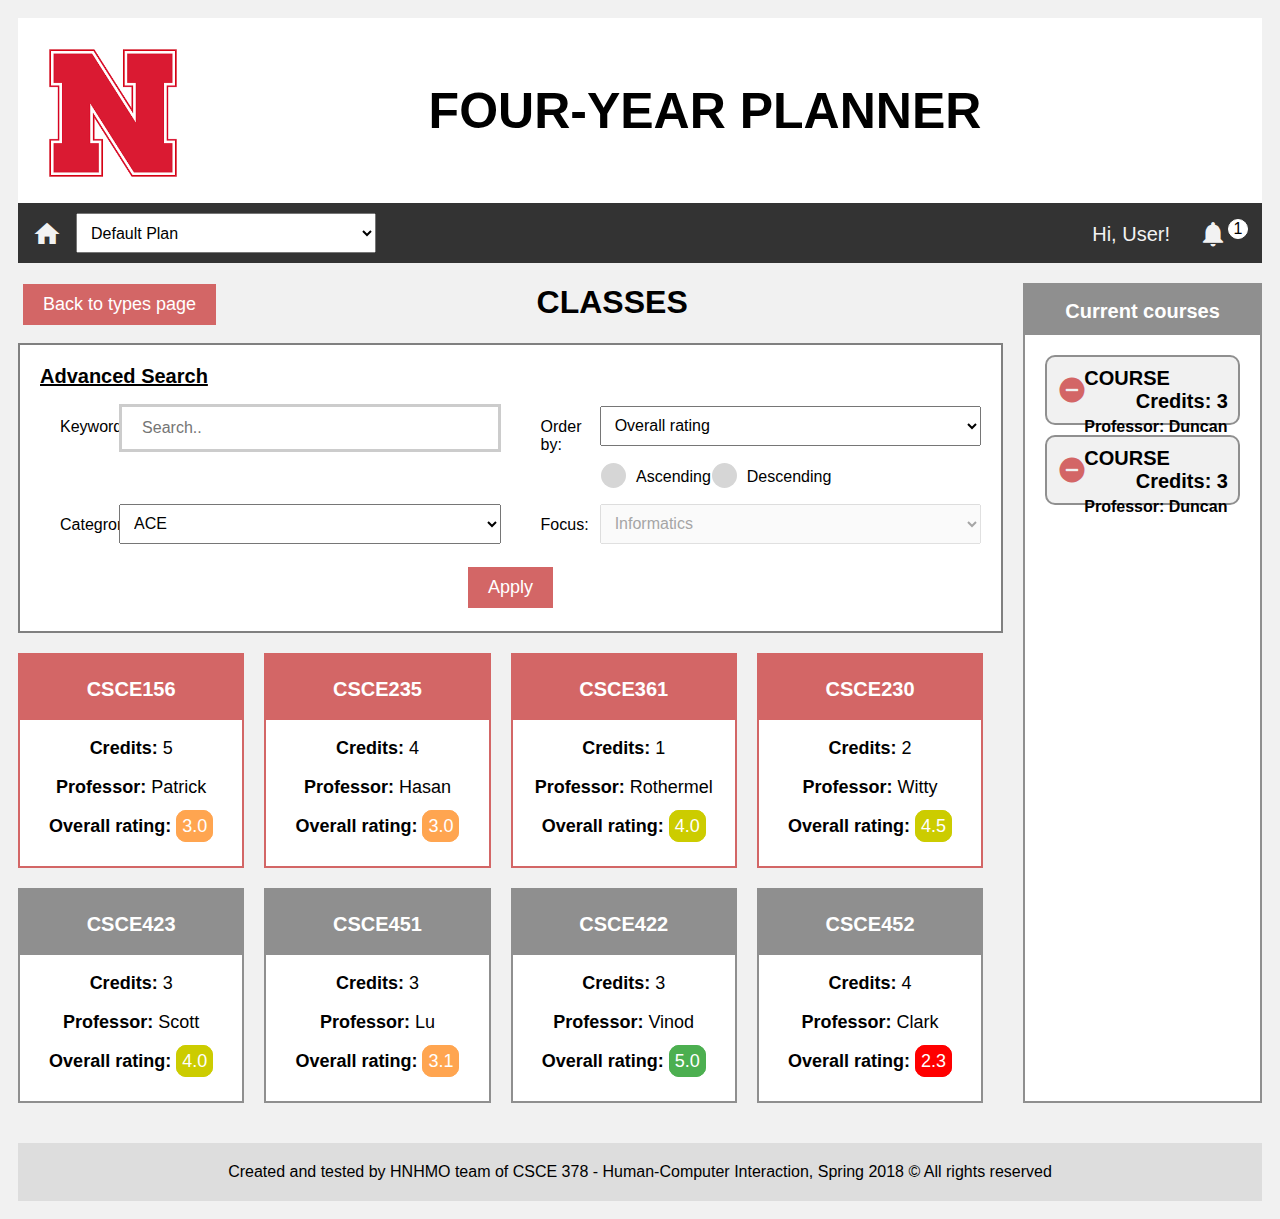
==== commit ffd4af76: "After P4" ====
--- a/classes.html
+++ b/classes.html
@@ -7,7 +7,6 @@
 	<link rel="stylesheet" href="https://fonts.googleapis.com/icon?family=Material+Icons">
 	<script src="https://ajax.googleapis.com/ajax/libs/jquery/3.3.1/jquery.min.js"></script>
 	<script src="courses.js"></script>
-	<script src="current-courses-bar.js"></script>
 </head>
 
 <body>
@@ -18,16 +17,16 @@
 		<h1>FOUR-YEAR PLANNER</h1>
 	</div>
 	<div class="topnav">
-		<a href="index.html"><i class = "material-icons">home</i></a>
+		<a href="index.html"><i class = "material-icons" style = "font-size:30px">home</i></a>
 		<select style = "padding-left: 10px">
 			<option value = "Default Plan">Default Plan</option>
 			<option value = "My Plan">My Plan</option>
 		</select>
 		<a href = "notification.html" style = "float: right">
-			<i class = "material-icons">notifications</i>
-			<div id = "notiBadge" class = "badge">1</div>
+			<i class = "material-icons" style = "font-size:30px">notifications</i>
+			<div class = "badge">1</div>
 		</a>
-		<a href="#" style="float:right">Hi, User!</a>
+		<a href="#" style="float:right;font-size:20px;padding-top:20px">Hi, User!</a>
 	</div>
 	
 	<div id = "infoModal" class = "modal">
@@ -100,6 +99,10 @@
 					</span>
 					Students
 				</div>
+				<div id = "modal-btnrow" class = "row" style = "padding:10px 20px 30px 20px;width:100%">
+					<button class = "modal-button" id = "modal-addbtn" style = "width:100%;margin:0">Add to this semester</button>
+					<button class = "modal-inactivebtn" id = "inactive-btn" style = "width:100%;margin:0;display:none" disabled>You must meet all prerequisites to add this course</button>
+				</div>
 			</div>
 		</div>
 	</div>
@@ -194,15 +197,11 @@
 				</div>
 			</div>
 			<div class="row" id = "row1">
-				<div id = "lcourse1" style="float:left;padding-right:20px;width:25%">
-					<div class = "course-name-active">
-						<font>COURSE</font>
-						<a class="class-button">
-							<i class="material-icons" onclick = "openInfo('lcourse1')">info</i>
-							<i1 class="material-icons" onclick = "add('lcourse1'); addCartCourse(ids['lcourse1']);">add_circle</i1>
-						</a>
-					</div>
-					<div class="type-active" style = "height:150px;padding-top:0px;" onclick = "openInfo('lcourse1')">
+				<div class = "class" id = "lcourse1" style="float:left;padding-right:20px;width:25%" onclick = "openInfo('lcourse1')">
+					<div class = "course-name-active">
+						<font>COURSE</font>
+					</div>
+					<div class="type" style = "border-color:#d36666;height:150px;padding-top:0px;">
 						<p style = "color:black;font-size:18px;"><strong>Credits:</strong> <font id = "lcourse1credits">3</font></p>
 						<p style = "color:black;font-size:18px;"><strong>Professor:</strong> <font id = "lcourse1prof">Duncan</font></p>
 						<p style = "color:black;font-size:18px;"><strong>Overall rating:</strong> 
@@ -212,15 +211,11 @@
 						</p>
 					</div>
 				</div>
-				<div id = "lcourse2" style="float:left;padding-right:20px;width:25%">
-					<div class = "course-name-active">
-						<font>COURSE</font>
-						<a class="class-button">
-							<i class="material-icons" onclick = "openInfo('lcourse2')">info</i>
-							<i1 class="material-icons" onclick = "add('lcourse2'); addCartCourse(ids['lcourse2']);">add_circle</i1>
-						</a>
-					</div>
-					<div class="type-active" style = "height:150px;padding-top:0px;" onclick = "openInfo('lcourse2')">
+				<div class = "class" id = "lcourse2" style="float:left;padding-right:20px;width:25%" onclick = "openInfo('lcourse2')">
+					<div class = "course-name-active">
+						<font>COURSE</font>
+					</div>
+					<div class="type" style = "border-color:#d36666;height:150px;padding-top:0px;">
 						<p style = "color:black;font-size:18px;"><strong>Credits:</strong> <font id = "lcourse2credits">3</font></p>
 						<p style = "color:black;font-size:18px;"><strong>Professor:</strong> <font id = "lcourse2prof">Duncan</font></p>
 						<p style = "color:black;font-size:18px;"><strong>Overall rating:</strong> 
@@ -230,15 +225,11 @@
 						</p>
 					</div>
 				</div>
-				<div id = "lcourse3" style="float:left;padding-right:20px;width:25%">
-					<div class = "course-name-active">
-						<font>COURSE</font>
-						<a class="class-button">
-							<i class="material-icons" onclick = "openInfo('lcourse3')">info</i>
-							<i1 class="material-icons" onclick = "add('lcourse3'); addCartCourse(ids['lcourse3']);">add_circle</i1>
-						</a>
-					</div>
-					<div class="type-active" style = "height:150px;padding-top:0px;" onclick = "openInfo('lcourse3')">
+				<div class = "class" id = "lcourse3" style="float:left;padding-right:20px;width:25%" onclick = "openInfo('lcourse3')">
+					<div class = "course-name-active">
+						<font>COURSE</font>
+					</div>
+					<div class="type" style = "border-color:#d36666;height:150px;padding-top:0px;">
 						<p style = "color:black;font-size:18px;"><strong>Credits:</strong> <font id = "lcourse3credits">3</font></p>
 						<p style = "color:black;font-size:18px;"><strong>Professor:</strong> <font id = "lcourse3prof">Duncan</font></p>
 						<p style = "color:black;font-size:18px;"><strong>Overall rating:</strong> 
@@ -248,15 +239,11 @@
 						</p>
 					</div>
 				</div>
-				<div id = "lcourse4" style="float:left;padding-right:20px;width:25%">
-					<div class = "course-name-active">
-						<font>COURSE</font>
-						<a class="class-button">
-							<i class="material-icons" onclick = "openInfo('lcourse4')">info</i>
-							<i1 class="material-icons" onclick = "add('lcourse4'); addCartCourse(ids['lcourse4']);">add_circle</i1>
-						</a>
-					</div>
-					<div class="type-active" style = "height:150px;padding-top:0px;" onclick = "openInfo('lcourse4')">
+				<div class = "class" id = "lcourse4" style="float:left;padding-right:20px;width:25%" onclick = "openInfo('lcourse4')">
+					<div class = "course-name-active">
+						<font>COURSE</font>
+					</div>
+					<div class="type" style = "border-color:#d36666;height:150px;padding-top:0px;">
 						<p style = "color:black;font-size:18px;"><strong>Credits:</strong> <font id = "lcourse4credits">3</font></p>
 						<p style = "color:black;font-size:18px;"><strong>Professor:</strong> <font id = "lcourse4prof">Duncan</font></p>
 						<p style = "color:black;font-size:18px;"><strong>Overall rating:</strong> 
@@ -268,15 +255,11 @@
 				</div>
 			</div>
 			<div class="row" id = "row1t" style = "display:none">
-				<div id = "rcourse1" style="float:left;padding-right:20px;width:25%">
-					<div class = "course-name-active">
-						<font>COURSE</font>
-						<a class="class-button">
-							<i class="material-icons" onclick = "openInfo('rcourse1')">info</i>
-							<i1 class="material-icons" onclick = "add('rcourse1')">add_circle</i1>
-						</a>
-					</div>
-					<div class="type-active" style = "height:150px;padding-top:0px;" onclick = "openInfo('rcourse1')">
+				<div class = "class" id = "rcourse1" style="float:left;padding-right:20px;width:25%" onclick = "openInfo('rcourse1')">
+					<div class = "course-name-active">
+						<font>COURSE</font>
+					</div>
+					<div class="type" style = "border-color:#d36666;height:150px;padding-top:0px;">
 						<p style = "color:black;font-size:18px;"><strong>Credits:</strong> <font id = "rcourse1credits">3</font></p>
 						<p style = "color:black;font-size:18px;"><strong>Professor:</strong> <font id = "rcourse1prof">Duncan</font></p>
 						<p style = "color:black;font-size:18px;"><strong>Overall rating:</strong> 
@@ -286,15 +269,11 @@
 						</p>
 					</div>
 				</div>
-				<div id = "rcourse2" style="float:left;padding-right:20px;width:25%">
-					<div class = "course-name-active">
-						<font>COURSE</font>
-						<a class="class-button">
-							<i class="material-icons" onclick = "openInfo('rcourse2')">info</i>
-							<i1 class="material-icons" onclick = "add('rcourse2')">add_circle</i1>
-						</a>
-					</div>
-					<div class="type-active" style = "height:150px;padding-top:0px;" onclick = "openInfo('rcourse2')">
+				<div class = "class" id = "rcourse2" style="float:left;padding-right:20px;width:25%" onclick = "openInfo('rcourse2')">
+					<div class = "course-name-active">
+						<font>COURSE</font>
+					</div>
+					<div class="type" style = "border-color:#d36666;height:150px;padding-top:0px;">
 						<p style = "color:black;font-size:18px;"><strong>Credits:</strong> <font id = "rcourse2credits">3</font></p>
 						<p style = "color:black;font-size:18px;"><strong>Professor:</strong> <font id = "rcourse2prof">Duncan</font></p>
 						<p style = "color:black;font-size:18px;"><strong>Overall rating:</strong> 
@@ -304,15 +283,11 @@
 						</p>
 					</div>
 				</div>
-				<div id = "rcourse3" style="float:left;padding-right:20px;width:25%">
-					<div class = "course-name-active">
-						<font>COURSE</font>
-						<a class="class-button">
-							<i class="material-icons" onclick = "openInfo('rcourse3')">info</i>
-							<i1 class="material-icons" onclick = "add('rcourse3')">add_circle</i1>
-						</a>
-					</div>
-					<div class="type-active" style = "height:150px;padding-top:0px;" onclick = "openInfo('rcourse3')">
+				<div class = "class" id = "rcourse3" style="float:left;padding-right:20px;width:25%" onclick = "openInfo('rcourse3')">
+					<div class = "course-name-active">
+						<font>COURSE</font>
+					</div>
+					<div class="type" style = "border-color:#d36666;height:150px;padding-top:0px;">
 						<p style = "color:black;font-size:18px;"><strong>Credits:</strong> <font id = "rcourse3credits">3</font></p>
 						<p style = "color:black;font-size:18px;"><strong>Professor:</strong> <font id = "rcourse3prof">Duncan</font></p>
 						<p style = "color:black;font-size:18px;"><strong>Overall rating:</strong> 
@@ -322,15 +297,11 @@
 						</p>
 					</div>
 				</div>
-				<div id = "rcourse4" style="float:left;padding-right:20px;width:25%">
-					<div class = "course-name-active">
-						<font>COURSE</font>
-						<a class="class-button">
-							<i class="material-icons" onclick = "openInfo('rcourse4')">info</i>
-							<i1 class="material-icons" onclick = "add('rcourse4')">add_circle</i1>
-						</a>
-					</div>
-					<div class="type-active" style = "height:150px;padding-top:0px;" onclick = "openInfo('rcourse4')">
+				<div class = "class" id = "rcourse4" style="float:left;padding-right:20px;width:25%" onclick = "openInfo('rcourse4')">
+					<div class = "course-name-active">
+						<font>COURSE</font>
+					</div>
+					<div class="type" style = "border-color:#d36666;height:150px;padding-top:0px;">
 						<p style = "color:black;font-size:18px;"><strong>Credits:</strong> <font id = "rcourse4credits">3</font></p>
 						<p style = "color:black;font-size:18px;"><strong>Professor:</strong> <font id = "rcourse4prof">Duncan</font></p>
 						<p style = "color:black;font-size:18px;"><strong>Overall rating:</strong> 
@@ -342,15 +313,11 @@
 				</div>
 			</div>
 			<div class="row" id = "row2">
-				<div id = "lcourse5" style = "float:left;padding-right:20px;width:25%">
+				<div class = "class" id = "lcourse5" style = "float:left;padding-right:20px;width:25%" onclick = "openInfo('lcourse5')">
 					<div class = "course-name">
 						<font>COURSE</font>
-						<a class="class-button">
-							<i class="material-icons" onclick = "openInfo('lcourse5')">info</i>
-							<i2 class="material-icons">block</i2>
-						</a>
-					</div>
-					<div class="type" style = "height:150px;padding-top:0px;" onclick = "openInfo('lcourse5')">
+					</div>
+					<div class="type" style = "height:150px;padding-top:0px;">
 						<p style = "color:black;font-size:18px;"><strong>Credits:</strong> <font id = "lcourse5credits">3</font></p>
 						<p style = "color:black;font-size:18px;"><strong>Professor:</strong> <font id = "lcourse5prof">Duncan</font></p>
 						<p style = "color:black;font-size:18px;"><strong>Overall rating:</strong> 
@@ -360,15 +327,11 @@
 						</p>
 					</div>
 				</div>
-				<div id = "lcourse6" style = "float:left;padding-right:20px;width:25%">
+				<div class = "class" id = "lcourse6" style = "float:left;padding-right:20px;width:25%" onclick = "openInfo('lcourse6')">
 					<div class = "course-name">
 						<font>COURSE</font>
-						<a class="class-button">
-							<i class="material-icons" onclick = "openInfo('lcourse6')">info</i>
-							<i2 class="material-icons">block</i2>
-						</a>
-					</div>
-					<div class="type" style = "height:150px;padding-top:0px;" onclick = "openInfo('lcourse6')">
+					</div>
+					<div class="type" style = "height:150px;padding-top:0px;">
 						<p style = "color:black;font-size:18px;"><strong>Credits:</strong> <font id = "lcourse6credits">3</font></p>
 						<p style = "color:black;font-size:18px;"><strong>Professor:</strong> <font id = "lcourse6prof">Duncan</font></p>
 						<p style = "color:black;font-size:18px;"><strong>Overall rating:</strong> 
@@ -378,15 +341,11 @@
 						</p>
 					</div>
 				</div>
-				<div id = "lcourse7" style = "float:left;padding-right:20px;width:25%">
+				<div class = "class" id = "lcourse7" style = "float:left;padding-right:20px;width:25%" onclick = "openInfo('lcourse7')">
 					<div class = "course-name">
 						<font>COURSE</font>
-						<a class="class-button">
-							<i class="material-icons" onclick = "openInfo('lcourse7')">info</i>
-							<i2 class="material-icons">block</i2>
-						</a>
-					</div>
-					<div class="type" style = "height:150px;padding-top:0px;" onclick = "openInfo('lcourse7')">
+					</div>
+					<div class="type" style = "height:150px;padding-top:0px;">
 						<p style = "color:black;font-size:18px;"><strong>Credits:</strong> <font id = "lcourse7credits">3</font></p>
 						<p style = "color:black;font-size:18px;"><strong>Professor:</strong> <font id = "lcourse7prof">Duncan</font></p>
 						<p style = "color:black;font-size:18px;"><strong>Overall rating:</strong> 
@@ -396,15 +355,11 @@
 						</p>
 					</div>
 				</div>
-				<div id = "lcourse8" style = "float:left;padding-right:20px;width:25%">
+				<div class = "class" id = "lcourse8" style = "float:left;padding-right:20px;width:25%" onclick = "openInfo('lcourse8')">
 					<div class = "course-name">
 						<font>COURSE</font>
-						<a class="class-button">
-							<i class="material-icons" onclick = "openInfo('lcourse8')">info</i>
-							<i2 class="material-icons">block</i2>
-						</a>
-					</div>
-					<div class="type" style = "height:150px;padding-top:0px;" onclick = "openInfo('lcourse8')">
+					</div>
+					<div class="type" style = "height:150px;padding-top:0px;">
 						<p style = "color:black;font-size:18px;"><strong>Credits:</strong> <font id = "lcourse8credits">3</font></p>
 						<p style = "color:black;font-size:18px;"><strong>Professor:</strong> <font id = "lcourse8prof">Duncan</font></p>
 						<p style = "color:black;font-size:18px;"><strong>Overall rating:</strong> 
@@ -419,7 +374,7 @@
 		<div class = "rightcolumn-type">
 			<div id = "form-content" class = "semester-name" style = "margin-top:20px;">Current courses</div>
 			<div class = "semester" style = "min-height:500px;height:770px;">
-				<div id = "course1" class = "courses" style = "padding:10px;text-align:left;display:none">
+				<div id = "course1" class = "courses" style = "padding:10px;text-align:left;">
 					<div class = "leftcolumn" style = "width:10%">
 						<div class = "deleteBtn" style = "width:100%;height:100%;" onclick = "remove(1)">
  							<i class = "material-icons">remove_circle</i>
@@ -433,7 +388,7 @@
 						<div style = "padding-top: 5px;" id = "course1prof">Professor: Duncan</div>					
 					</div>
 				</div>
-				<div id = "course2" class = "courses" style = "padding:10px;text-align:left;display:none">
+				<div id = "course2" class = "courses" style = "padding:10px;text-align:left;">
 					<div class = "leftcolumn" style = "width:10%">
 						<div class = "deleteBtn" style = "width:100%;height:100%;" onclick = "remove(2)">
  							<i class = "material-icons">remove_circle</i>
@@ -511,84 +466,78 @@
 		Created and tested by HNHMO team of CSCE 378 - Human-Computer Interaction, Spring 2018 &copy All rights reserved
 	</div>
 	<script>
-		var ids;
-		// TODO: Remove print
-		console.log(getCartCourses());
-		populateCourses();
-		populateCurrentCourseHTML();
-
-		function populateCourses(){ 	
-			/* Populate course names */
-			var offset = 0;
-			switch(window.location.search) {
-				case "?CSCE":
-					offset = 0;
-					break;
-				case "?MATH":
-					offset = 8;
-					break;
-				case "?ACE":
-					offset = 16;
-					break;
-				default:
-					break;
+		
+		/* Populate course names */
+		var offset = 0;
+		switch(window.location.search) {
+			case "?CSCE":
+				offset = 0;
+				break;
+			case "?MATH":
+				offset = 8;
+				break;
+			case "?ACE":
+				offset = 16;
+				break;
+			default:
+				break;
+		}
+		var activeCourses = courses.slice(offset, offset + 4);
+		activeCourses.sort(function(a, b) {return 0.5 - Math.random()});
+		coursesList = activeCourses.concat(courses.slice(offset + 4, offset + 8));
+				
+		var credits_tag = "<strong>Credits: </strong>"; 
+		var professors_tag = "<strong>Professor: </strong>";
+		var overall_rating_tag = "<strong>Overall rating: </strong>";
+		var overall_rating_tags = ["","",
+			overall_rating_tag + "<span style = \"border:1px solid red;padding:5px;border-radius:10px;background-color:red;color:white;\">", //2
+			overall_rating_tag + "<span style = \"border:1px solid #ffa550;padding:5px;border-radius:10px;background-color:#ffa550;color:white;\">", //3
+			overall_rating_tag + "<span style = \"border:1px solid #cc0;padding:5px;border-radius:10px;background-color:#cc0;color:white;\">", //4
+			overall_rating_tag + "<span style = \"border:1px solid #4CAF50;padding:5px;border-radius:10px;background-color:#4CAF50;color:white;\">" //5
+			]
+		
+		
+		var i = 0;	
+		while(i < 8) {
+			var course_tag = "#lcourse" + (i+1);
+			$(course_tag + " div:nth-child(1) font:nth-child(1)").html(coursesList[i].title);
+			$(course_tag + "credits").html('<font id = "' + ('lcourse' + (i+1)) + 'credits">' + coursesList[i].credits + '</font>');
+			$(course_tag + "prof").html('<font id = "' + ('lcourse' + (i+1)) + 'prof">' + coursesList[i].professor + '</font>');
+			course_rating = coursesList[i].overall_rating.substring(0,1);
+			if(course_rating === "N") {
+				course_rating = 5;
 			}
-			/* Make dictionary for course id's */
-			ids = {	"lcourse1":offset,
-				"lcourse2":offset+1,
-				"lcourse3":offset+2,
-				"lcourse4":offset+3,
-				"lcourse5":offset+4,
-				"lcourse6":offset+5,
-				"lcourse7":offset+6,
-				"lcourse8":offset+7
-				};
-			
-			var activeCourses = courses.slice(offset, offset + 4);
-			//activeCourses.sort(function(a, b) {return 0.5 - Math.random()});
-			coursesList = activeCourses.concat(courses.slice(offset + 4, offset + 8));
-					
-			var credits_tag = "<strong>Credits: </strong>"; 
-			var professors_tag = "<strong>Professor: </strong>";
-			var overall_rating_tag = "<strong>Overall rating: </strong>";
-			var overall_rating_tags = ["","",
-				overall_rating_tag + "<span style = \"border:1px solid red;padding:5px;border-radius:10px;background-color:red;color:white;\">", //2
-				overall_rating_tag + "<span style = \"border:1px solid #ffa550;padding:5px;border-radius:10px;background-color:#ffa550;color:white;\">", //3
-				overall_rating_tag + "<span style = \"border:1px solid #cc0;padding:5px;border-radius:10px;background-color:#cc0;color:white;\">", //4
-				overall_rating_tag + "<span style = \"border:1px solid #4CAF50;padding:5px;border-radius:10px;background-color:#4CAF50;color:white;\">" //5
-				]
-			
-			var cartCourses = getCartCourses();
-			
-			var i = 0;	
-			while(i < 8) {
-				var course_tag = "#lcourse" + (i+1);
-				$(course_tag + " div:nth-child(1) font:nth-child(1)").html(coursesList[i].title);
-				$(course_tag + "credits").html('<font id = "' + ('lcourse' + (i+1)) + 'credits">' + coursesList[i].credits + '</font>');
-				$(course_tag + "prof").html('<font id = "' + ('lcourse' + (i+1)) + 'prof">' + coursesList[i].professor + '</font>');
-				course_rating = coursesList[i].overall_rating.substring(0,1);
+			$(course_tag + " p:nth-child(3)").html(overall_rating_tags[course_rating] + coursesList[i].overall_rating + "</span>");
+			if (i < 4) {
+				course_tag = "#rcourse" + (i+1);
+				$(course_tag + " div:nth-child(1) font:nth-child(1)").html(courses[i + offset].title);
+				$(course_tag + "credits").html('<font id = "' + ('rcourse' + (i+1)) + 'credits">' + courses[i + offset].credits + '</font>');
+				$(course_tag + "prof").html('<font id = "' + ('rcourse' + (i+1)) + 'prof">' + courses[i + offset].professor + '</font>');
+				course_rating = courses[i + offset].overall_rating.substring(0,1);
 				if(course_rating === "N") {
 					course_rating = 5;
 				}
-				$(course_tag + " p:nth-child(3)").html(overall_rating_tags[course_rating] + coursesList[i].overall_rating + "</span>");
-				if (i < 4) {
-					course_tag = "#rcourse" + (i+1);
-					$(course_tag + " div:nth-child(1) font:nth-child(1)").html(courses[i + offset].title);
-					$(course_tag + "credits").html('<font id = "' + ('rcourse' + (i+1)) + 'credits">' + courses[i + offset].credits + '</font>');
-					$(course_tag + "prof").html('<font id = "' + ('rcourse' + (i+1)) + 'prof">' + courses[i + offset].professor + '</font>');
-					course_rating = courses[i + offset].overall_rating.substring(0,1);
-					if(course_rating === "N") {
-						course_rating = 5;
-					}
-					$(course_tag + " p:nth-child(3)").html(overall_rating_tags[course_rating] + courses[i + offset].overall_rating + "</span>");
+				$(course_tag + " p:nth-child(3)").html(overall_rating_tags[course_rating] + courses[i + offset].overall_rating + "</span>");
+			}
+			i++;
+		}
+		function remove(a) {
+			var course = 'course' + a;
+			var crsRemove = document.getElementById(course);
+			crsRemove.style.display = "none";
+			if (a > 2) {
+				var lcourse;
+				if (row1.style.display == "none") {
+					lcourse = document.getElementById("rcourse" + (a - 2));
 				}
-				// Hide if in cart
-				if(cartCourses.indexOf(i+offset) !== -1) {
-		    			document.getElementById("lcourse"+(i+1)).style.display = "none";
+				else {
+					lcourse = document.getElementById("lcourse" + (a - 2));
 				}
-				i++;
+				if (lcourse.style.display == "none") {
+					lcourse.style.display = "block";
+				}
 			}
-		}	
+		}
 		function unableFocus(cat) {
 			var focus = document.getElementById("focus");
 			if (cat != "CSCE") {
@@ -599,6 +548,19 @@
 		}
 		var modal = document.getElementById('infoModal');
 		var span = document.getElementsByClassName("close")[0];
+		function add(course) {
+			var title = $('#' + course + " div:nth-child(1) font:nth-child(1)").html().trim();
+			var credits = $('#' + course + "credits").html().trim();
+			var prof = $('#' + course + "prof").html().trim();
+			var num = parseInt(course[7]);
+			var courserId = "course" + (num + 2);
+			var courser = document.getElementById(courserId);
+			$('#' + courserId + 'title').html(title);
+			$('#' + courserId + 'credits').html('Credits: ' + credits);
+			$('#' + courserId + 'prof').html('Professor: ' + prof);
+			courser.style.display = "block";
+			document.getElementById(course).style.display = "none";
+		}
 		function search() {
 			var row1 = document.getElementById('row1');
 			var row1t = document.getElementById('row1t');
@@ -612,6 +574,17 @@
 			$('#modalCourse').html(title);
 			$('#modalCredits').html(credits);
 			$('#modalProf').html(prof);
+			document.getElementById('modal-addbtn').onclick = function() {
+				add(course);
+			};
+			if (parseInt(course[7]) > 4) {
+				document.getElementById('inactive-btn').style.display = "inline-block";
+				document.getElementById('modal-addbtn').style.display = "none";
+			}
+			else {
+				document.getElementById('inactive-btn').style.display = "none";
+				document.getElementById('modal-addbtn').style.display = "inline-block";
+			}
 			modal.style.display = "block";
 		}
 		span.onclick = function() {
@@ -622,38 +595,6 @@
 				modal.style.display = "none";
 			}
 		}
-		function add(course) {
-		    var title = $('#' + course + " div:nth-child(1) font:nth-child(1)").html().trim();
-		    var credits = $('#' + course + "credits").html().trim();
-		    var prof = $('#' + course + "prof").html().trim();
-		    var num = parseInt(course[7]);
-		    var courserId = "course" + (num + 2);
-		    var courser = document.getElementById(courserId);
-		    $('#' + courserId + 'title').html(title);
-		    $('#' + courserId + 'credits').html('Credits: ' + credits);
-		    $('#' + courserId + 'prof').html('Professor: ' + prof);
-		    courser.style.display = "block";
-		    document.getElementById(course).style.display = "none";
-		}
-		function remove(a) {
-		    deleteCartIndex(a-1);
-		    var course = 'course' + a;
-		    var crsRemove = document.getElementById(course);
-		    crsRemove.style.display = "none";
-		    if (a > 2) {
-			var lcourse;
-			if (row1.style.display == "none") {
-			    lcourse = document.getElementById("rcourse" + (a - 2));
-			}
-			else {
-			    lcourse = document.getElementById("lcourse" + (a - 2));
-			}
-			if (lcourse.style.display == "none") {
-			    lcourse.style.display = "block";
-			}
-		    }
-		}
-
 	</script>
 </body>
 
--- a/style.css
+++ b/style.css
@@ -52,7 +52,7 @@
 	color: #f2f2f2;
 	text-align: center;
 	padding: 16px 14px;
-	height: 50px;
+	height: 60px;
 	text-decoration: none;
 }
 
@@ -65,9 +65,18 @@
 	display: block;
 	height: 40px;
 	width: 300px;
-	font-size: 15px;
-	margin: 5px 0;
-	float: left;
+	font-size: 16px;
+	margin: 10px 0;
+	float: left;
+}
+
+.badge {
+	float: right;
+	border: 1px solid white;
+	border-radius: 50%;
+	width: 20px;
+	background-color: white;
+	color: black;
 }
 
 /* Create two unequal columns that floats next to each other */
@@ -90,29 +99,129 @@
 	padding-left: 10px;
 }
 
+.leftcolumn-type {   
+	float: left;
+	width: 80%;
+	padding-right: 10px;
+}
+
+/* Right column */
+.rightcolumn-type {
+	float: left;
+	width: 20%;
+	background-color: #f1f1f1;
+	padding-left: 10px;
+}
+
+.leftcolumn-noti {   
+	float: left;
+	width: 30%;
+	padding-right: 10px;
+}
+
+/* Right column */
+.rightcolumn-noti {
+	float: left;
+	width: 70%;
+	background-color: #f1f1f1;
+	padding-left: 10px;
+}
+
 .semester {
 	background-color: white;
 	padding: 20px;
 	margin-bottom: 20px;
 	text-align: center;
 	height: 300px;
+	border: 2px solid #8f8f8f;
+}
+
+.class {
+	cursor: pointer;
+}
+
+.class:hover .type {
+	background-color: #e5e5e5;
+}
+
+.type {
+	background-color: white;
+	padding: 20px;
+	margin-bottom: 20px;
+	text-align: center;
+	height: 300px;
+	border: 2px solid #8f8f8f;
+}
+
+.course-type:hover {
+	background-color: #e5e5e5;
 }
 
 .semester-name {
 	width: 100%;
 	height: 50px;
-	padding: 12px;
+	padding: 17px;
 	font-size: 20px;
 	color: #fff;
 	font-weight: bold;
 	text-align: center;
 	background-color: #8f8f8f;
+}
+
+.course-name {
+	width: 100%;
+	height: 65px;
+	padding: 25px;
+	font-size: 20px;
+	color: #fff;
+	font-weight: bold;
+	text-align: center;
+	background-color: #8f8f8f;
+}
+
+.course-name-active {
+	width: 100%;
+	height: 65px;
+	padding: 25px;
+	font-size: 20px;
+	color: #fff;
+	font-weight: bold;
+	text-align: center;
+	background-color: #d36666;
 }
 
 .semester i {
 	font-size: 150px;
 	color: #66ff66;
 	padding-top: 60px;
+}
+
+.classes {
+	background-color: #f1f1f1;
+	border: 2px solid #8f8f8f;
+	border-radius: 10px;
+	width: 100%;
+	height: 60px;
+	padding-top: 20px;
+	font-weight: bold;
+	font-size: 16px;
+}
+
+.classes:hover {
+	background-color: #e4e4e4;
+	cursor: pointer;
+}
+
+.courses {
+	background-color: #f1f1f1;
+	border: 2px solid #8f8f8f;
+	border-radius: 10px;
+	width: 100%;
+	height: 70px;
+	padding-top: 20px;
+	margin-bottom: 10px;
+	font-weight: bold;
+	font-size: 16px;
 }
 
 .semester i:hover {
@@ -233,6 +342,29 @@
 	background-color: #4b4b4b;
 }
 
+.modal-inactivebtn {
+	background-color: #8f8f8f;
+	border: none;
+	color: white;
+	padding: 10px 20px;
+	text-align: center;
+	text-decoration: none;
+	display: inline-block;
+	margin: 0 5px;
+	cursor: pointer;
+	float: left;
+	font-size: 16px;
+	height: 40px;
+}
+
+#modal-addbtn {
+	background-color: #4caf50;
+}
+
+#modal-addbtn:hover {
+	background-color: green;
+}
+
 .modal-body {
 	padding: 2px 16px;
 }
@@ -290,16 +422,16 @@
 	left: 20px;
 	height: 25px;
 	width: 25px;
-	background-color: #eee;
+	background-color: #d6d6d6;
 	border-radius: 50%;
 }
 
 .radio-container:hover input ~ .checkmark {
-	background-color: #ccc;
+	background-color: #b7b7b7;
 }
 
 .radio-container input:checked ~ .checkmark {
-	background-color: #2196F3;
+	background-color: #d36666;
 }
 
 .checkmark:after {
@@ -334,6 +466,14 @@
 		width: 100%;
 		padding: 0;
 	}
+	.leftcolumn-type, .rightcolumn-type {
+		width: 100%;
+		padding: 0;
+	}
+	.leftcolumn-noti, .rightcolumn-noti {
+		width: 100%;
+		padding: 0;
+	}
 	.semester {
 		padding: 10px;
 	}
@@ -366,3 +506,154 @@
 		font-size: 10vw;
 	}
 }
+
+.pagination {
+    display: inline-block;
+}
+
+.pagination a {
+    color: black;
+    float: left;
+    padding: 20px 30px;
+    text-decoration: none;
+    border: 1px solid #ddd;
+    font-size: 20px;
+}
+
+.pagination a.active {
+    background-color: #d36666;
+    color: white;
+    border: 1px solid #d36666;
+}
+
+.pagination a:hover:not(.active) {background-color: #ddd; cursor: pointer;}
+
+.pagination a:first-child {
+    border-top-left-radius: 5px;
+    border-bottom-left-radius: 5px;
+}
+
+.pagination a:last-child {
+    border-top-right-radius: 5px;
+    border-bottom-right-radius: 5px;
+}
+
+.tooltip {
+    position: relative;
+    display: inline-block;
+    border-bottom: 1px dotted black;
+}
+
+.tooltip .tooltiptext {
+    visibility: hidden;
+    width: 120px;
+    background-color: black;
+    color: #fff;
+    text-align: center;
+    border-radius: 6px;
+    padding: 5px 0;
+    
+    /* Position the tooltip */
+    position: absolute;
+    z-index: 1;
+    top: 100%;
+    left: 50%;
+    margin-left: -60px;
+}
+
+.tooltip:hover .tooltiptext {
+    visibility: visible;
+}
+
+textarea {
+    width: 80%;
+    height: 100px;
+    padding: 12px 20px;
+    box-sizing: border-box;
+    border: 2px solid #ccc;
+    border-radius: 4px;
+    background-color: #f8f8f8;
+    resize: none;
+}
+
+.alert {
+    padding: 20px;
+    background-color: #4CAF50;
+    color: white;
+}
+
+.closebtn {
+    margin-left: 15px;
+    color: white;
+    font-weight: bold;
+    float: right;
+    font-size: 22px;
+    line-height: 20px;
+    cursor: pointer;
+    transition: 0.3s;
+}
+
+.closebtn:hover {
+    color: black;
+}
+
+.type-name {
+	padding-top:90px;
+	font-size:45px;
+	color:black;
+	text-decoration: none;
+	background-color: none;
+}
+
+.firstRow {
+	font-size:20px;
+}
+
+.firstRow:after {
+	content: "";
+	display:table;
+	clear:both;
+}
+
+.deleteBtn i {
+	font-size: 30px;
+	color: #d36666;
+	padding-top: 8px;
+}
+
+.deleteBtn i:hover {
+	color: #c12525;
+	cursor: pointer;
+}
+
+.class-button {
+	padding: 0;
+	float: right;
+	cursor:pointer;
+}
+
+.class-button i:hover {
+	color: #d2d2d2;
+}
+
+.class-button i1:hover {
+	color: #4CAF50;
+}
+
+.inputText {
+    width: 100%;
+    padding: 12px 20px;
+    margin: 6px 0;
+    box-sizing: border-box;
+    border: 3px solid #ccc;
+    -webkit-transition: 0.5s;
+    transition: 0.5s;
+    outline: none;
+    font-size: 16px;
+}
+
+.inputText:focus {
+    border: 3px solid #555;
+}
+
+
